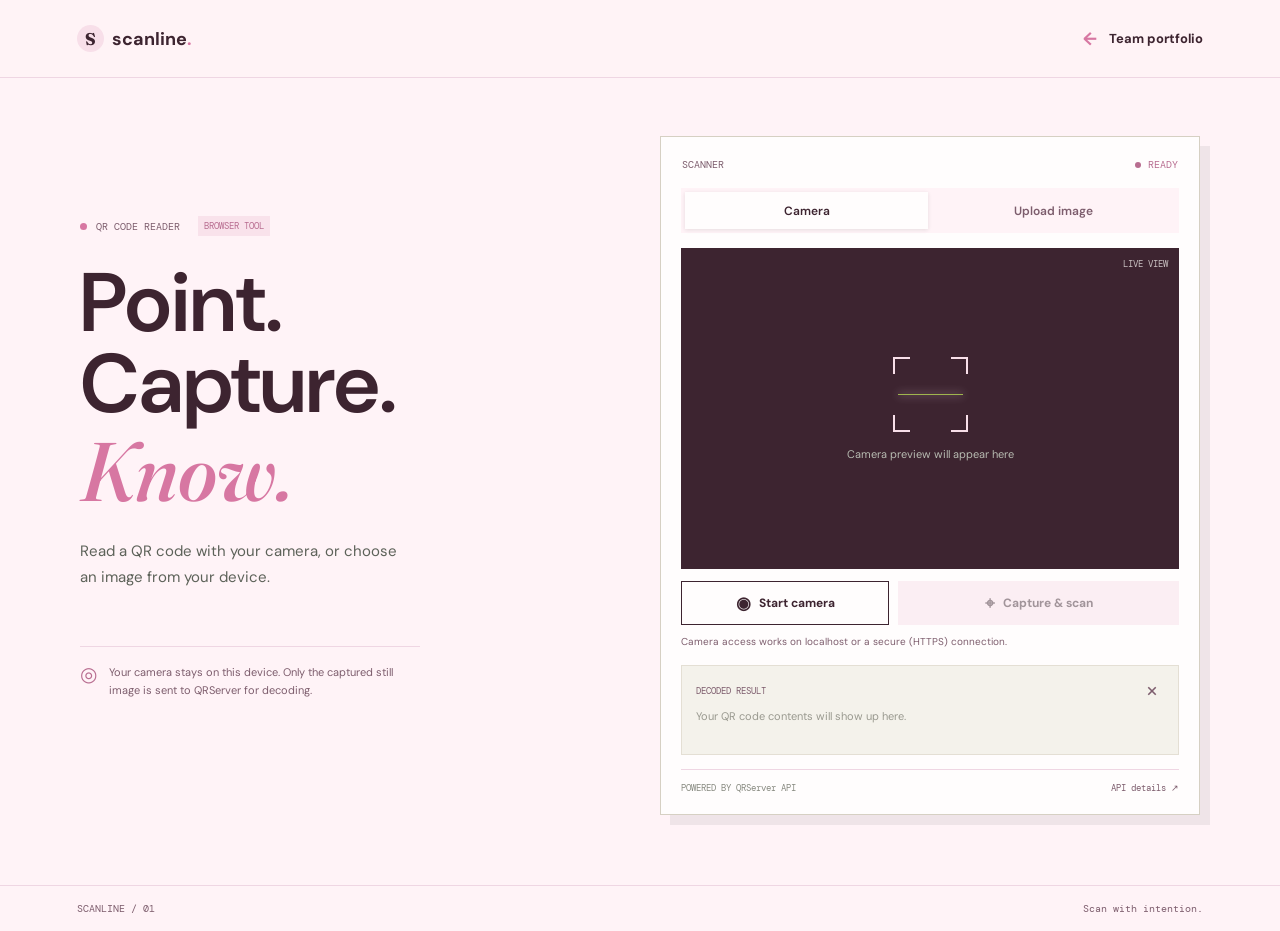
==== index.html @ 2e81491e "Initial Commit" ====
<!doctype html>
<html lang="en">
  <head>
    <meta charset="utf-8">
    <meta name="viewport" content="width=device-width, initial-scale=1">
    <meta name="theme-color" content="#f4f0e8">
    <meta name="description" content="Scan a QR code with your camera or decode one from an image.">
    <title>Scanline | QR Code Reader</title>
    <link rel="preconnect" href="https://fonts.googleapis.com">
    <link rel="preconnect" href="https://fonts.gstatic.com" crossorigin>
    <link href="https://fonts.googleapis.com/css2?family=DM+Mono:wght@400;500&family=DM+Sans:wght@400;500;600;700&family=Fraunces:opsz,wght@9..144,500;9..144,600&display=swap" rel="stylesheet">
    <link rel="stylesheet" href="css/style.css">
    <script src="app.js" defer></script>
  </head>
  <body class="scanner-page">
    <header class="scanner-nav">
      <a class="wordmark" href="portfolio.html"><span class="wordmark-mark">S</span> scanline<span class="wordmark-period">.</span></a>
      <a class="back-link" href="portfolio.html"><span aria-hidden="true">←</span> Team portfolio</a>
    </header>
    <main class="scanner-layout">
      <section class="scanner-intro">
        <p class="eyebrow"><span class="eyebrow-dot"></span> QR CODE READER <span class="live-label">BROWSER TOOL</span></p>
        <h1>Point. Capture.<br><em>Know.</em></h1>
        <p class="intro-copy">Read a QR code with your camera, or choose an image from your device.</p>
        <div class="privacy-note"><span class="privacy-icon" aria-hidden="true">◎</span><span>Your camera stays on this device. Only the captured still image is sent to QRServer for decoding.</span></div>
      </section>

      <section class="scanner-tool" aria-label="QR code scanner">
        <div class="tool-topline"><span>SCANNER</span><span class="tool-status"><i></i> READY</span></div>
        <div class="mode-switch" role="tablist" aria-label="Choose scan method">
          <button class="mode-tab is-active" id="camera-tab" type="button" role="tab" aria-selected="true" aria-controls="camera-panel">Camera</button>
          <button class="mode-tab" id="upload-tab" type="button" role="tab" aria-selected="false" aria-controls="upload-panel">Upload image</button>
        </div>

        <div class="camera-panel" id="camera-panel" role="tabpanel" aria-labelledby="camera-tab">
          <div class="camera-view" id="camera-view">
            <video id="camera-video" playsinline muted aria-label="Live camera preview"></video>
            <div class="camera-empty" id="camera-empty">
              <div class="viewfinder" aria-hidden="true"><span></span><span></span><span></span><span></span><i></i></div>
              <p>Camera preview will appear here</p>
            </div>
            <span class="camera-corner-label">LIVE VIEW</span>
          </div>
          <div class="camera-controls">
            <button class="button button-secondary" id="camera-toggle" type="button"><span aria-hidden="true">◉</span> Start camera</button>
            <button class="button button-primary" id="capture-button" type="button" disabled><span aria-hidden="true">⌖</span> Capture &amp; scan</button>
          </div>
          <p class="camera-hint" id="camera-hint">Camera access works on localhost or a secure (HTTPS) connection.</p>
        </div>

        <div class="upload-panel" id="upload-panel" role="tabpanel" aria-labelledby="upload-tab" hidden>
          <label class="upload-drop" for="image-input">
            <span class="upload-icon" aria-hidden="true">↥</span>
            <strong>Choose an image to scan</strong>
            <span>PNG, JPG, or GIF · up to 1 MB</span>
            <span class="upload-browse">Browse files</span>
          </label>
          <input class="sr-only" id="image-input" type="file" accept="image/png,image/jpeg,image/gif">
          <p class="file-name" id="file-name">No image selected</p>
        </div>

        <div class="result-area" aria-live="polite" aria-atomic="true">
          <div class="result-heading"><span>DECODED RESULT</span><button id="clear-button" class="icon-button" type="button" aria-label="Clear result" title="Clear result">×</button></div>
          <div class="result-content" id="result-content"><span class="result-placeholder">Your QR code contents will show up here.</span></div>
          <div class="result-actions" id="result-actions" hidden><button class="copy-button" id="copy-button" type="button"><span aria-hidden="true">▢</span> Copy result</button><span id="copy-status" class="copy-status" aria-live="polite"></span></div>
        </div>
        <p class="form-message" id="form-message" role="alert" hidden></p>
        <div class="tool-foot"><span>POWERED BY QRServer API</span><a href="https://goqr.me/api/doc/read-qr-code/" target="_blank" rel="noreferrer">API details ↗</a></div>
      </section>
    </main>
    <footer class="scanner-footer"><span>SCANLINE / 01</span><span>Scan with intention.</span></footer>
  </body>
</html>
---- css/style.css ----
:root {
  color-scheme: light;
  --paper: #fff3f7;
  --paper-deep: #f8dfe8;
  --ink: #3d2430;
  --muted: #7d5d6d;
  --line: #efd6e3;
  --green: #f8dfe9;
  --green-dark: #b86d90;
  --red: #d777a2;
  --white: #fffdfd;
  --sans: "DM Sans", "Trebuchet MS", sans-serif;
  --serif: "Fraunces", Georgia, serif;
  --mono: "DM Mono", "Courier New", monospace;
}

* { box-sizing: border-box; }
html { scroll-behavior: smooth; }
body { margin: 0; color: var(--ink); background: var(--paper); font-family: var(--sans); }
a { color: inherit; }
button { font: inherit; }
.portfolio-page { background: var(--paper); }
.portfolio-nav, .scanner-nav { height: 78px; padding: 0 clamp(22px, 6vw, 92px); display: flex; align-items: center; justify-content: space-between; border-bottom: 1px solid var(--line); }
.wordmark { display: inline-flex; align-items: center; gap: 8px; color: var(--ink); text-decoration: none; font-size: 18px; font-weight: 700; letter-spacing: 0; }
.wordmark-mark { width: 27px; height: 27px; display: inline-grid; place-items: center; background: var(--green); border-radius: 50%; font-family: var(--serif); font-size: 17px; }
.wordmark-period { color: var(--red); margin-left: -8px; }
.nav-note, .section-kicker, .eyebrow, .member-meta span, .tool-topline, .camera-corner-label, .result-heading, .tool-foot, .scanner-footer, .site-footer, .portfolio-end > span { font-family: var(--mono); font-size: 10px; letter-spacing: 0; }
.nav-note { color: var(--muted); }
.nav-cta, .back-link { display: inline-flex; gap: 12px; align-items: center; color: var(--ink); text-decoration: none; font-size: 13px; font-weight: 700; }
.nav-cta span, .back-link span { color: var(--red); font-size: 18px; }
.portfolio-hero { position: relative; min-height: 515px; padding: 100px clamp(22px, 12vw, 178px) 92px; background-color: var(--paper); background-image: radial-gradient(#f2d7e4 0.75px, transparent 0.75px); background-size: 19px 19px; overflow: hidden; }
.portfolio-hero::after { content: ""; position: absolute; width: 380px; height: 380px; right: 11%; top: 44px; border: 1px solid rgba(61,36,48,.12); border-radius: 50%; box-shadow: 0 0 0 38px rgba(61,36,48,.025), 0 0 0 78px rgba(61,36,48,.02); pointer-events: none; }
.eyebrow { position: relative; z-index: 1; display: flex; align-items: center; gap: 9px; color: var(--muted); margin: 0 0 27px; }
.eyebrow-dot { height: 7px; width: 7px; display: inline-block; border-radius: 50%; background: var(--red); }
.portfolio-hero h1, .scanner-intro h1 { position: relative; z-index: 1; max-width: 650px; margin: 0; font-size: clamp(58px, 8vw, 104px); line-height: .91; font-weight: 600; letter-spacing: 0; }
.portfolio-hero h1 span, .project-grid h2 em, .team-heading h2 em, .scanner-intro h1 em { color: var(--red); font-family: var(--serif); font-weight: 500; }
.hero-aside { position: absolute; z-index: 1; right: 12%; bottom: 90px; width: min(280px, 34%); }
.hero-aside p { margin: 0 0 20px; color: #53584f; font-size: 14px; line-height: 1.7; }
.text-link { font-size: 12px; font-weight: 700; text-decoration: none; border-bottom: 1px solid var(--ink); padding-bottom: 7px; }
.text-link span { padding-left: 8px; color: var(--red); }
.hero-index { position: absolute; bottom: 37px; left: clamp(22px, 12vw, 178px); z-index: 1; display: flex; align-items: center; gap: 10px; color: var(--muted); font: 10px var(--mono); }
.hero-index span:first-child { color: var(--red); }
.hero-index i { width: 75px; height: 1px; background: var(--line); }
.project-band { padding: 27px clamp(22px, 9vw, 132px) 84px; background: var(--ink); color: var(--paper); }
.section-kicker { display: flex; justify-content: space-between; gap: 16px; padding-bottom: 17px; border-bottom: 1px solid rgba(244,240,232,.22); color: #d6a7bf; }
.project-grid { display: grid; grid-template-columns: minmax(250px, .9fr) minmax(320px, 1fr); gap: clamp(40px, 9vw, 135px); padding-top: 55px; }
.project-grid h2, .team-heading h2 { margin: 0; font-size: clamp(42px, 5vw, 66px); line-height: .99; font-weight: 500; letter-spacing: 0; }
.project-grid h2 em { color: var(--green); }
.project-copy { max-width: 490px; }
.project-copy p { color: #e5d0db; font-size: 14px; line-height: 1.7; }
.project-copy .project-lede { margin-top: 0; color: var(--paper); font-size: 19px; line-height: 1.45; }
.api-note { display: grid; grid-template-columns: 36px 1fr 18px; align-items: start; gap: 12px; margin: 28px 0; padding: 16px 0; border-top: 1px solid rgba(244,240,232,.2); border-bottom: 1px solid rgba(244,240,232,.2); color: #e5d0db; font-size: 11px; line-height: 1.65; }
.api-note strong { color: var(--paper); font-size: 12px; }
.api-mark { display: inline-grid; place-items: center; width: 34px; height: 27px; color: var(--ink); background: var(--green); font: 10px var(--mono); }
.api-note a { color: var(--green); text-decoration: none; font-size: 16px; }
.button-link { min-height: 47px; display: inline-flex; align-items: center; gap: 24px; padding: 0 18px; background: var(--green); color: var(--ink); text-decoration: none; font-size: 12px; font-weight: 700; }
.button-link span { font-size: 17px; }

/* Bottom padding reduced from 74px to 40px (the paragraph below the grid was removed) */
.team-section { padding: 31px clamp(22px, 9vw, 132px) 40px; }
.team-section .section-kicker { border-color: var(--line); color: var(--muted); }
.team-heading { display: flex; justify-content: space-between; align-items: end; padding: 46px 0 33px; }
.team-heading h2 { font-size: clamp(42px, 5vw, 62px); }
.team-heading h2 em { color: var(--red); }
.team-heading > p { margin: 0 0 5px; color: var(--muted); font: 10px/1.8 var(--mono); text-align: right; }
.team-grid { display: grid; grid-template-columns: repeat(3, minmax(0, 1fr)); gap: 24px; }
.team-member { min-width: 0; }
.portrait-wrap { position: relative; overflow: hidden; aspect-ratio: 4 / 4.35; background: var(--paper-deep); }
.portrait-wrap img { width: 100%; height: 100%; display: block; object-fit: cover; filter: saturate(.72); transition: transform .45s ease, filter .45s ease; }
.team-member:hover .portrait-wrap img { transform: scale(1.025); filter: saturate(.95); }
.portrait-number { position: absolute; top: 12px; left: 12px; display: grid; place-items: center; width: 32px; height: 32px; background: var(--green); border-radius: 50%; font: 10px var(--mono); }
.member-meta { display: flex; justify-content: space-between; gap: 8px; align-items: baseline; padding: 17px 0 7px; border-bottom: 1px solid var(--line); }
.member-meta h3 { margin: 0; font-size: 18px; font-weight: 600; }
.member-meta span { color: var(--red); font-size: 9px; white-space: nowrap; }
.team-member > p { max-width: 290px; margin: 11px 0 0; color: var(--muted); font-size: 12px; line-height: 1.6; }
.portfolio-end { display: flex; justify-content: space-between; align-items: center; margin-top: 48px; padding: 24px clamp(22px, 9vw, 132px); background: var(--green); }
.portfolio-end > span { color: #7d5167; }
.portfolio-end > a { color: var(--ink); text-decoration: none; font-size: 13px; font-weight: 700; }
.portfolio-end > a span { margin-left: 12px; }
.site-footer { min-height: 56px; display: flex; justify-content: space-between; align-items: center; padding: 0 clamp(22px, 9vw, 132px); color: var(--muted); }

/* Scanner application */
.scanner-page { min-height: 100vh; display: flex; flex-direction: column; background-color: var(--paper); background-image: radial-gradient(#f0d3e0 0.65px, transparent 0.65px); background-size: 20px 20px; }
.scanner-nav { background: rgba(255,243,247,.9); }
.scanner-layout { width: min(1120px, calc(100% - 48px)); flex: 1; display: grid; grid-template-columns: minmax(260px, .83fr) minmax(420px, 1fr); align-items: center; gap: clamp(48px, 9vw, 125px); margin: 0 auto; padding: 58px 0 70px; }
.scanner-intro { align-self: center; padding-bottom: 36px; }
.scanner-intro h1 { font-size: clamp(56px, 7vw, 83px); line-height: .98; }
.scanner-intro h1 em { display: inline-block; margin-top: 5px; }
.live-label { margin-left: 9px; padding: 4px 6px; color: var(--green-dark); background: rgba(248,223,233,.8); font-size: 9px; }
.intro-copy { max-width: 325px; margin: 25px 0 0; color: #5d6259; font-size: 15px; line-height: 1.7; }
.privacy-note { max-width: 340px; display: flex; gap: 12px; align-items: flex-start; margin-top: 56px; padding-top: 17px; border-top: 1px solid var(--line); color: var(--muted); font-size: 11px; line-height: 1.6; }
.privacy-icon { color: var(--green-dark); font-size: 20px; line-height: 1; }
.scanner-tool { width: 100%; max-width: 540px; justify-self: end; padding: 20px; background: var(--white); border: 1px solid #d6d0c3; box-shadow: 10px 10px 0 rgba(32,37,31,.07); }
.tool-topline { display: flex; justify-content: space-between; padding: 1px 1px 17px; color: var(--muted); }
.tool-status { display: flex; align-items: center; gap: 7px; color: var(--green-dark); }
.tool-status i { height: 6px; width: 6px; border-radius: 50%; background: var(--green-dark); }
.mode-switch { display: grid; grid-template-columns: 1fr 1fr; gap: 4px; padding: 4px; background: var(--paper); }
.mode-tab { min-height: 37px; border: 0; background: transparent; color: var(--muted); cursor: pointer; font-size: 12px; font-weight: 600; }
.mode-tab.is-active { background: var(--white); color: var(--ink); box-shadow: 0 1px 4px rgba(32,37,31,.11); }
.camera-panel, .upload-panel { padding-top: 15px; }
.camera-view { position: relative; display: grid; place-items: center; width: 100%; aspect-ratio: 1.55; overflow: hidden; background: var(--ink); color: var(--paper); }
.camera-view video { width: 100%; height: 100%; position: absolute; inset: 0; object-fit: cover; transform: scaleX(-1); }
.camera-empty { position: relative; z-index: 1; display: flex; flex-direction: column; align-items: center; gap: 15px; color: #b8bcb2; }
.camera-empty p { margin: 0; font-size: 11px; }
.viewfinder { position: relative; width: 75px; height: 75px; }
.viewfinder span { position: absolute; width: 17px; height: 17px; border-color: var(--green); border-style: solid; }
.viewfinder span:nth-child(1) { top: 0; left: 0; border-width: 2px 0 0 2px; }
.viewfinder span:nth-child(2) { top: 0; right: 0; border-width: 2px 2px 0 0; }
.viewfinder span:nth-child(3) { bottom: 0; left: 0; border-width: 0 0 2px 2px; }
.viewfinder span:nth-child(4) { bottom: 0; right: 0; border-width: 0 2px 2px 0; }
.viewfinder i { position: absolute; top: 50%; left: 5px; right: 5px; height: 1px; background: rgba(197,237,91,.72); box-shadow: 0 0 8px var(--green); }
.camera-corner-label { position: absolute; right: 11px; top: 10px; z-index: 2; color: rgba(255,254,250,.72); font-size: 9px; }
.camera-controls { display: grid; grid-template-columns: 1fr 1.35fr; gap: 9px; margin-top: 12px; }
.button { min-height: 44px; display: inline-flex; justify-content: center; align-items: center; gap: 8px; border: 1px solid var(--ink); cursor: pointer; font-size: 12px; font-weight: 700; transition: background .18s ease, transform .18s ease; }
.button:hover:not(:disabled) { transform: translateY(-1px); }
.button-secondary { background: var(--white); color: var(--ink); }
.button-secondary:hover { background: var(--paper); }
.button-primary { background: var(--green); color: var(--ink); border-color: var(--green); }
.button-primary:hover:not(:disabled) { background: #f3c5d7; }
.button:disabled { cursor: not-allowed; opacity: .48; }
.button span { font-size: 17px; }
.camera-hint { min-height: 15px; margin: 9px 0 0; color: var(--muted); font-size: 10px; line-height: 1.5; }
.upload-drop { min-height: 218px; display: flex; flex-direction: column; justify-content: center; align-items: center; gap: 9px; border: 1px dashed #aaa99b; background: #faf8f1; cursor: pointer; text-align: center; }
.upload-drop:hover { background: #f4f2e9; border-color: var(--green-dark); }
.upload-icon { color: var(--red); font-size: 27px; line-height: 1; }
.upload-drop strong { font-size: 14px; }
.upload-drop > span:not(.upload-icon):not(.upload-browse) { color: var(--muted); font-size: 11px; }
.upload-browse { margin-top: 3px; padding: 9px 14px; background: var(--ink); color: var(--paper); font-size: 11px; font-weight: 700; }
.file-name { overflow: hidden; margin: 8px 0 0; color: var(--muted); font-size: 10px; text-overflow: ellipsis; white-space: nowrap; }
.sr-only { position: absolute; width: 1px; height: 1px; padding: 0; margin: -1px; overflow: hidden; clip: rect(0, 0, 0, 0); white-space: nowrap; border: 0; }
.result-area { margin-top: 16px; padding: 13px 14px 12px; background: #f4f2eb; border: 1px solid #e4dfd4; }
.result-heading { display: flex; justify-content: space-between; align-items: center; color: var(--muted); font-size: 9px; }
.icon-button { width: 24px; height: 24px; padding: 0; border: 0; background: transparent; color: var(--muted); font-size: 20px; line-height: 1; cursor: pointer; }
.icon-button:hover { color: var(--red); }
.result-content { min-height: 39px; max-height: 160px; overflow: auto; padding: 3px 0 0; color: var(--ink); font-size: 13px; line-height: 1.55; overflow-wrap: anywhere; white-space: pre-wrap; }
.result-content a { color: var(--green-dark); font-weight: 600; text-decoration-thickness: 1px; text-underline-offset: 2px; }
.result-placeholder { color: #99998f; font-size: 11px; }
.result-actions { display: flex; align-items: center; gap: 10px; padding-top: 8px; }
.copy-button { padding: 0; border: 0; background: transparent; color: var(--green-dark); cursor: pointer; font-size: 10px; font-weight: 700; }
.copy-status { color: var(--muted); font-size: 10px; }
.form-message { margin: 11px 0 0; padding: 9px 11px; border-left: 3px solid var(--red); background: #f8ece8; color: #873d31; font-size: 11px; line-height: 1.5; }
.form-message[data-kind="success"] { border-color: var(--green-dark); background: #f0f5e4; color: var(--green-dark); }
.tool-foot { display: flex; justify-content: space-between; gap: 12px; margin-top: 14px; padding-top: 12px; border-top: 1px solid var(--line); color: #888a80; font-size: 9px; }
.tool-foot a { color: var(--muted); text-decoration: none; }
.tool-foot a:hover { color: var(--red); }
.scanner-footer { display: flex; justify-content: space-between; padding: 16px clamp(22px, 6vw, 92px); border-top: 1px solid var(--line); color: var(--muted); }
[hidden] { display: none !important; }

@media (max-width: 760px) {
  .portfolio-nav, .scanner-nav { height: 65px; padding: 0 21px; }
  .nav-note { display: none; }
  .portfolio-hero { min-height: 545px; padding: 80px 25px 135px; }
  .portfolio-hero::after { width: 220px; height: 220px; top: 150px; right: -70px; }
  .portfolio-hero h1 { font-size: clamp(60px, 17vw, 88px); }
  .hero-aside { right: 25px; bottom: 78px; width: min(270px, calc(100% - 50px)); }
  .hero-aside p { font-size: 13px; }
  .hero-index { left: 25px; bottom: 32px; }
  .project-band, .team-section { padding-left: 24px; padding-right: 24px; }
  .section-kicker { font-size: 9px; }
  .project-grid { grid-template-columns: 1fr; gap: 28px; padding-top: 36px; }
  .project-grid h2 { font-size: 51px; }
  .team-heading { padding-top: 37px; }
  .team-grid { grid-template-columns: 1fr; gap: 33px; }
  .portrait-wrap { aspect-ratio: 1.2; }
  .team-member > p { max-width: none; }
  .portfolio-end, .site-footer { padding-left: 24px; padding-right: 24px; }
  .portfolio-end > span { max-width: 48%; font-size: 9px; }
  .scanner-layout { width: min(540px, calc(100% - 36px)); grid-template-columns: 1fr; gap: 29px; align-content: start; padding: 44px 0 48px; }
  .scanner-intro { padding-bottom: 0; }
  .scanner-intro .eyebrow { margin-bottom: 18px; }
  .scanner-intro h1 { font-size: 61px; }
  .intro-copy { max-width: 320px; margin-top: 14px; font-size: 13px; }
  .privacy-note { display: none; }
  .scanner-tool { justify-self: center; padding: 14px; box-shadow: 6px 6px 0 rgba(32,37,31,.07); }
  .camera-view { aspect-ratio: 1.35; }
  .camera-controls { grid-template-columns: 1fr; }
  .button { min-height: 42px; }
  .scanner-footer { padding: 14px 20px; }
}

@media (prefers-reduced-motion: reduce) {
  *, *::before, *::after { scroll-behavior: auto !important; transition-duration: .01ms !important; }
}
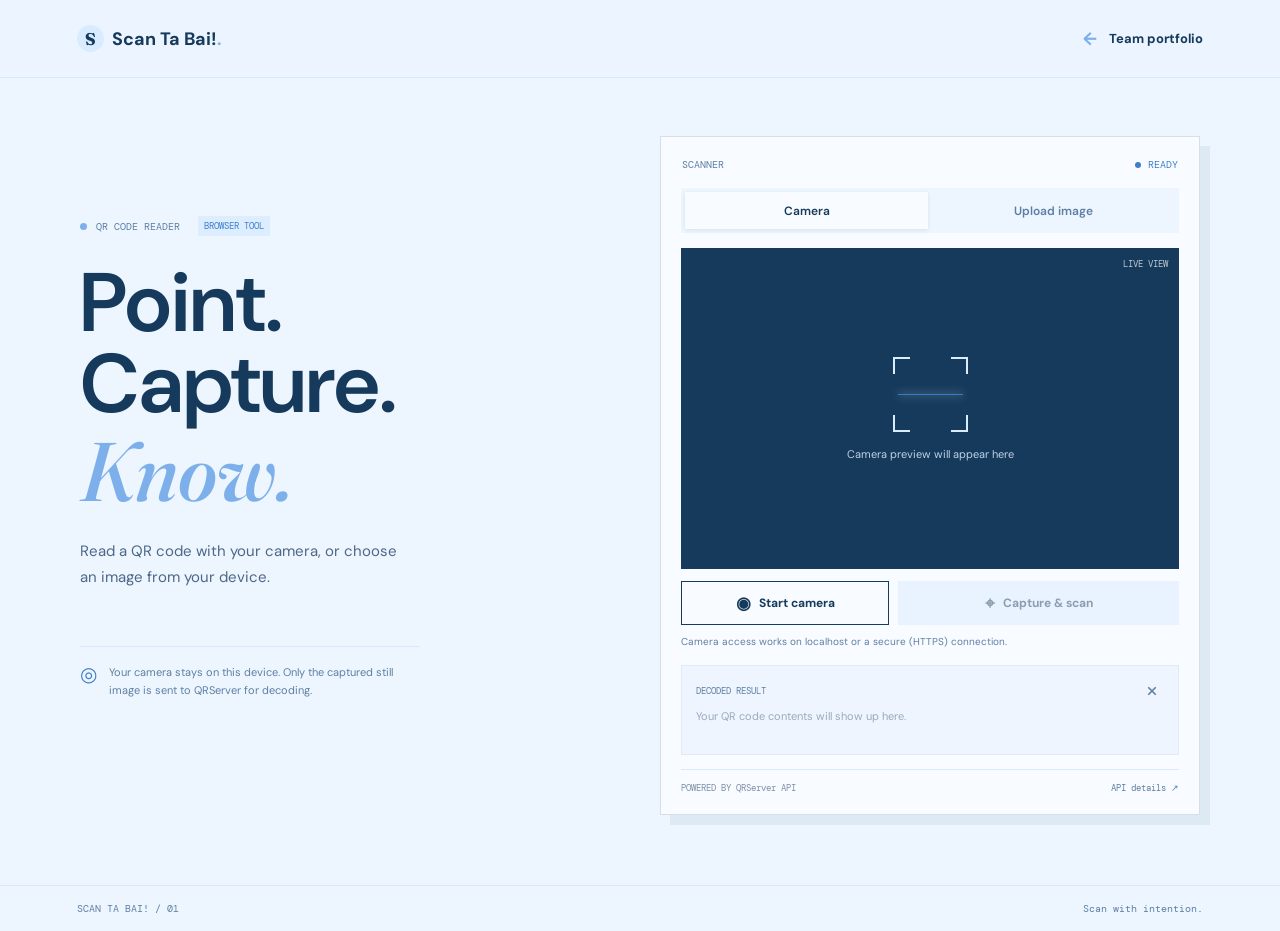
==== commit 84a570cc: "update branding from "Scanline" to "Scan Ta Bai!" in HTML files" ====
--- a/index.html
+++ b/index.html
@@ -5,7 +5,7 @@
     <meta name="viewport" content="width=device-width, initial-scale=1">
     <meta name="theme-color" content="#f4f0e8">
     <meta name="description" content="Scan a QR code with your camera or decode one from an image.">
-    <title>Scanline | QR Code Reader</title>
+    <title>Scan Ta Bai!</title>
     <link rel="preconnect" href="https://fonts.googleapis.com">
     <link rel="preconnect" href="https://fonts.gstatic.com" crossorigin>
     <link href="https://fonts.googleapis.com/css2?family=DM+Mono:wght@400;500&family=DM+Sans:wght@400;500;600;700&family=Fraunces:opsz,wght@9..144,500;9..144,600&display=swap" rel="stylesheet">
@@ -14,7 +14,7 @@
   </head>
   <body class="scanner-page">
     <header class="scanner-nav">
-      <a class="wordmark" href="portfolio.html"><span class="wordmark-mark">S</span> scanline<span class="wordmark-period">.</span></a>
+      <a class="wordmark" href="portfolio.html"><span class="wordmark-mark">S</span> Scan Ta Bai!<span class="wordmark-period">.</span></a>
       <a class="back-link" href="portfolio.html"><span aria-hidden="true">←</span> Team portfolio</a>
     </header>
     <main class="scanner-layout">
@@ -68,6 +68,6 @@
         <div class="tool-foot"><span>POWERED BY QRServer API</span><a href="https://goqr.me/api/doc/read-qr-code/" target="_blank" rel="noreferrer">API details ↗</a></div>
       </section>
     </main>
-    <footer class="scanner-footer"><span>SCANLINE / 01</span><span>Scan with intention.</span></footer>
+    <footer class="scanner-footer"><span>SCAN TA BAI! / 01</span><span>Scan with intention.</span></footer>
   </body>
-</html>+</html>
--- a/css/style.css
+++ b/css/style.css
@@ -1,14 +1,14 @@
 :root {
   color-scheme: light;
-  --paper: #fff3f7;
-  --paper-deep: #f8dfe8;
-  --ink: #3d2430;
-  --muted: #7d5d6d;
-  --line: #efd6e3;
-  --green: #f8dfe9;
-  --green-dark: #b86d90;
-  --red: #d777a2;
-  --white: #fffdfd;
+  --paper: #edf6ff;
+  --paper-deep: #dfeeff;
+  --ink: #163a5c;
+  --muted: #5d7fa3;
+  --line: #d7e9ff;
+  --green: #d9ebff;
+  --green-dark: #3f7fc9;
+  --red: #7db0eb;
+  --white: #f8fbff;
   --sans: "DM Sans", "Trebuchet MS", sans-serif;
   --serif: "Fraunces", Georgia, serif;
   --mono: "DM Mono", "Courier New", monospace;
@@ -28,28 +28,28 @@
 .nav-note { color: var(--muted); }
 .nav-cta, .back-link { display: inline-flex; gap: 12px; align-items: center; color: var(--ink); text-decoration: none; font-size: 13px; font-weight: 700; }
 .nav-cta span, .back-link span { color: var(--red); font-size: 18px; }
-.portfolio-hero { position: relative; min-height: 515px; padding: 100px clamp(22px, 12vw, 178px) 92px; background-color: var(--paper); background-image: radial-gradient(#f2d7e4 0.75px, transparent 0.75px); background-size: 19px 19px; overflow: hidden; }
-.portfolio-hero::after { content: ""; position: absolute; width: 380px; height: 380px; right: 11%; top: 44px; border: 1px solid rgba(61,36,48,.12); border-radius: 50%; box-shadow: 0 0 0 38px rgba(61,36,48,.025), 0 0 0 78px rgba(61,36,48,.02); pointer-events: none; }
+.portfolio-hero { position: relative; min-height: 515px; padding: 100px clamp(22px, 12vw, 178px) 92px; background-color: var(--paper); background-image: radial-gradient(#dbeeff 0.75px, transparent 0.75px); background-size: 19px 19px; overflow: hidden; }
+.portfolio-hero::after { content: ""; position: absolute; width: 380px; height: 380px; right: 11%; top: 44px; border: 1px solid rgba(22,58,92,.12); border-radius: 50%; box-shadow: 0 0 0 38px rgba(22,58,92,.025), 0 0 0 78px rgba(22,58,92,.02); pointer-events: none; }
 .eyebrow { position: relative; z-index: 1; display: flex; align-items: center; gap: 9px; color: var(--muted); margin: 0 0 27px; }
 .eyebrow-dot { height: 7px; width: 7px; display: inline-block; border-radius: 50%; background: var(--red); }
 .portfolio-hero h1, .scanner-intro h1 { position: relative; z-index: 1; max-width: 650px; margin: 0; font-size: clamp(58px, 8vw, 104px); line-height: .91; font-weight: 600; letter-spacing: 0; }
 .portfolio-hero h1 span, .project-grid h2 em, .team-heading h2 em, .scanner-intro h1 em { color: var(--red); font-family: var(--serif); font-weight: 500; }
 .hero-aside { position: absolute; z-index: 1; right: 12%; bottom: 90px; width: min(280px, 34%); }
-.hero-aside p { margin: 0 0 20px; color: #53584f; font-size: 14px; line-height: 1.7; }
+.hero-aside p { margin: 0 0 20px; color: #4c6888; font-size: 14px; line-height: 1.7; }
 .text-link { font-size: 12px; font-weight: 700; text-decoration: none; border-bottom: 1px solid var(--ink); padding-bottom: 7px; }
 .text-link span { padding-left: 8px; color: var(--red); }
 .hero-index { position: absolute; bottom: 37px; left: clamp(22px, 12vw, 178px); z-index: 1; display: flex; align-items: center; gap: 10px; color: var(--muted); font: 10px var(--mono); }
 .hero-index span:first-child { color: var(--red); }
 .hero-index i { width: 75px; height: 1px; background: var(--line); }
 .project-band { padding: 27px clamp(22px, 9vw, 132px) 84px; background: var(--ink); color: var(--paper); }
-.section-kicker { display: flex; justify-content: space-between; gap: 16px; padding-bottom: 17px; border-bottom: 1px solid rgba(244,240,232,.22); color: #d6a7bf; }
+.section-kicker { display: flex; justify-content: space-between; gap: 16px; padding-bottom: 17px; border-bottom: 1px solid rgba(244,240,232,.22); color: #bfd8f6; }
 .project-grid { display: grid; grid-template-columns: minmax(250px, .9fr) minmax(320px, 1fr); gap: clamp(40px, 9vw, 135px); padding-top: 55px; }
 .project-grid h2, .team-heading h2 { margin: 0; font-size: clamp(42px, 5vw, 66px); line-height: .99; font-weight: 500; letter-spacing: 0; }
 .project-grid h2 em { color: var(--green); }
 .project-copy { max-width: 490px; }
-.project-copy p { color: #e5d0db; font-size: 14px; line-height: 1.7; }
+.project-copy p { color: #dfeaf8; font-size: 14px; line-height: 1.7; }
 .project-copy .project-lede { margin-top: 0; color: var(--paper); font-size: 19px; line-height: 1.45; }
-.api-note { display: grid; grid-template-columns: 36px 1fr 18px; align-items: start; gap: 12px; margin: 28px 0; padding: 16px 0; border-top: 1px solid rgba(244,240,232,.2); border-bottom: 1px solid rgba(244,240,232,.2); color: #e5d0db; font-size: 11px; line-height: 1.65; }
+.api-note { display: grid; grid-template-columns: 36px 1fr 18px; align-items: start; gap: 12px; margin: 28px 0; padding: 16px 0; border-top: 1px solid rgba(244,240,232,.2); border-bottom: 1px solid rgba(244,240,232,.2); color: #dfeaf8; font-size: 11px; line-height: 1.65; }
 .api-note strong { color: var(--paper); font-size: 12px; }
 .api-mark { display: inline-grid; place-items: center; width: 34px; height: 27px; color: var(--ink); background: var(--green); font: 10px var(--mono); }
 .api-note a { color: var(--green); text-decoration: none; font-size: 16px; }
@@ -74,33 +74,33 @@
 .member-meta span { color: var(--red); font-size: 9px; white-space: nowrap; }
 .team-member > p { max-width: 290px; margin: 11px 0 0; color: var(--muted); font-size: 12px; line-height: 1.6; }
 .portfolio-end { display: flex; justify-content: space-between; align-items: center; margin-top: 48px; padding: 24px clamp(22px, 9vw, 132px); background: var(--green); }
-.portfolio-end > span { color: #7d5167; }
+.portfolio-end > span { color: #375d8a; }
 .portfolio-end > a { color: var(--ink); text-decoration: none; font-size: 13px; font-weight: 700; }
 .portfolio-end > a span { margin-left: 12px; }
 .site-footer { min-height: 56px; display: flex; justify-content: space-between; align-items: center; padding: 0 clamp(22px, 9vw, 132px); color: var(--muted); }
 
 /* Scanner application */
-.scanner-page { min-height: 100vh; display: flex; flex-direction: column; background-color: var(--paper); background-image: radial-gradient(#f0d3e0 0.65px, transparent 0.65px); background-size: 20px 20px; }
-.scanner-nav { background: rgba(255,243,247,.9); }
+.scanner-page { min-height: 100vh; display: flex; flex-direction: column; background-color: var(--paper); background-image: radial-gradient(#dfeeff 0.65px, transparent 0.65px); background-size: 20px 20px; }
+.scanner-nav { background: rgba(237,246,255,.9); }
 .scanner-layout { width: min(1120px, calc(100% - 48px)); flex: 1; display: grid; grid-template-columns: minmax(260px, .83fr) minmax(420px, 1fr); align-items: center; gap: clamp(48px, 9vw, 125px); margin: 0 auto; padding: 58px 0 70px; }
 .scanner-intro { align-self: center; padding-bottom: 36px; }
 .scanner-intro h1 { font-size: clamp(56px, 7vw, 83px); line-height: .98; }
 .scanner-intro h1 em { display: inline-block; margin-top: 5px; }
-.live-label { margin-left: 9px; padding: 4px 6px; color: var(--green-dark); background: rgba(248,223,233,.8); font-size: 9px; }
-.intro-copy { max-width: 325px; margin: 25px 0 0; color: #5d6259; font-size: 15px; line-height: 1.7; }
+.live-label { margin-left: 9px; padding: 4px 6px; color: var(--green-dark); background: rgba(217,235,255,.8); font-size: 9px; }
+.intro-copy { max-width: 325px; margin: 25px 0 0; color: #4e6788; font-size: 15px; line-height: 1.7; }
 .privacy-note { max-width: 340px; display: flex; gap: 12px; align-items: flex-start; margin-top: 56px; padding-top: 17px; border-top: 1px solid var(--line); color: var(--muted); font-size: 11px; line-height: 1.6; }
 .privacy-icon { color: var(--green-dark); font-size: 20px; line-height: 1; }
-.scanner-tool { width: 100%; max-width: 540px; justify-self: end; padding: 20px; background: var(--white); border: 1px solid #d6d0c3; box-shadow: 10px 10px 0 rgba(32,37,31,.07); }
+.scanner-tool { width: 100%; max-width: 540px; justify-self: end; padding: 20px; background: var(--white); border: 1px solid #d6dfe9; box-shadow: 10px 10px 0 rgba(22,58,92,.07); }
 .tool-topline { display: flex; justify-content: space-between; padding: 1px 1px 17px; color: var(--muted); }
 .tool-status { display: flex; align-items: center; gap: 7px; color: var(--green-dark); }
 .tool-status i { height: 6px; width: 6px; border-radius: 50%; background: var(--green-dark); }
 .mode-switch { display: grid; grid-template-columns: 1fr 1fr; gap: 4px; padding: 4px; background: var(--paper); }
 .mode-tab { min-height: 37px; border: 0; background: transparent; color: var(--muted); cursor: pointer; font-size: 12px; font-weight: 600; }
-.mode-tab.is-active { background: var(--white); color: var(--ink); box-shadow: 0 1px 4px rgba(32,37,31,.11); }
+.mode-tab.is-active { background: var(--white); color: var(--ink); box-shadow: 0 1px 4px rgba(22,58,92,.11); }
 .camera-panel, .upload-panel { padding-top: 15px; }
 .camera-view { position: relative; display: grid; place-items: center; width: 100%; aspect-ratio: 1.55; overflow: hidden; background: var(--ink); color: var(--paper); }
 .camera-view video { width: 100%; height: 100%; position: absolute; inset: 0; object-fit: cover; transform: scaleX(-1); }
-.camera-empty { position: relative; z-index: 1; display: flex; flex-direction: column; align-items: center; gap: 15px; color: #b8bcb2; }
+.camera-empty { position: relative; z-index: 1; display: flex; flex-direction: column; align-items: center; gap: 15px; color: #bfd2ea; }
 .camera-empty p { margin: 0; font-size: 11px; }
 .viewfinder { position: relative; width: 75px; height: 75px; }
 .viewfinder span { position: absolute; width: 17px; height: 17px; border-color: var(--green); border-style: solid; }
@@ -108,39 +108,39 @@
 .viewfinder span:nth-child(2) { top: 0; right: 0; border-width: 2px 2px 0 0; }
 .viewfinder span:nth-child(3) { bottom: 0; left: 0; border-width: 0 0 2px 2px; }
 .viewfinder span:nth-child(4) { bottom: 0; right: 0; border-width: 0 2px 2px 0; }
-.viewfinder i { position: absolute; top: 50%; left: 5px; right: 5px; height: 1px; background: rgba(197,237,91,.72); box-shadow: 0 0 8px var(--green); }
-.camera-corner-label { position: absolute; right: 11px; top: 10px; z-index: 2; color: rgba(255,254,250,.72); font-size: 9px; }
+.viewfinder i { position: absolute; top: 50%; left: 5px; right: 5px; height: 1px; background: rgba(70,148,255,.72); box-shadow: 0 0 8px var(--green); }
+.camera-corner-label { position: absolute; right: 11px; top: 10px; z-index: 2; color: rgba(255,255,255,.72); font-size: 9px; }
 .camera-controls { display: grid; grid-template-columns: 1fr 1.35fr; gap: 9px; margin-top: 12px; }
 .button { min-height: 44px; display: inline-flex; justify-content: center; align-items: center; gap: 8px; border: 1px solid var(--ink); cursor: pointer; font-size: 12px; font-weight: 700; transition: background .18s ease, transform .18s ease; }
 .button:hover:not(:disabled) { transform: translateY(-1px); }
 .button-secondary { background: var(--white); color: var(--ink); }
 .button-secondary:hover { background: var(--paper); }
 .button-primary { background: var(--green); color: var(--ink); border-color: var(--green); }
-.button-primary:hover:not(:disabled) { background: #f3c5d7; }
+.button-primary:hover:not(:disabled) { background: #cbe0fa; }
 .button:disabled { cursor: not-allowed; opacity: .48; }
 .button span { font-size: 17px; }
 .camera-hint { min-height: 15px; margin: 9px 0 0; color: var(--muted); font-size: 10px; line-height: 1.5; }
-.upload-drop { min-height: 218px; display: flex; flex-direction: column; justify-content: center; align-items: center; gap: 9px; border: 1px dashed #aaa99b; background: #faf8f1; cursor: pointer; text-align: center; }
-.upload-drop:hover { background: #f4f2e9; border-color: var(--green-dark); }
+.upload-drop { min-height: 218px; display: flex; flex-direction: column; justify-content: center; align-items: center; gap: 9px; border: 1px dashed #b6c9e0; background: #f4f8ff; cursor: pointer; text-align: center; }
+.upload-drop:hover { background: #edf5ff; border-color: var(--green-dark); }
 .upload-icon { color: var(--red); font-size: 27px; line-height: 1; }
 .upload-drop strong { font-size: 14px; }
 .upload-drop > span:not(.upload-icon):not(.upload-browse) { color: var(--muted); font-size: 11px; }
 .upload-browse { margin-top: 3px; padding: 9px 14px; background: var(--ink); color: var(--paper); font-size: 11px; font-weight: 700; }
 .file-name { overflow: hidden; margin: 8px 0 0; color: var(--muted); font-size: 10px; text-overflow: ellipsis; white-space: nowrap; }
 .sr-only { position: absolute; width: 1px; height: 1px; padding: 0; margin: -1px; overflow: hidden; clip: rect(0, 0, 0, 0); white-space: nowrap; border: 0; }
-.result-area { margin-top: 16px; padding: 13px 14px 12px; background: #f4f2eb; border: 1px solid #e4dfd4; }
+.result-area { margin-top: 16px; padding: 13px 14px 12px; background: #eef5ff; border: 1px solid #dfeaf6; }
 .result-heading { display: flex; justify-content: space-between; align-items: center; color: var(--muted); font-size: 9px; }
 .icon-button { width: 24px; height: 24px; padding: 0; border: 0; background: transparent; color: var(--muted); font-size: 20px; line-height: 1; cursor: pointer; }
 .icon-button:hover { color: var(--red); }
 .result-content { min-height: 39px; max-height: 160px; overflow: auto; padding: 3px 0 0; color: var(--ink); font-size: 13px; line-height: 1.55; overflow-wrap: anywhere; white-space: pre-wrap; }
 .result-content a { color: var(--green-dark); font-weight: 600; text-decoration-thickness: 1px; text-underline-offset: 2px; }
-.result-placeholder { color: #99998f; font-size: 11px; }
+.result-placeholder { color: #98a9bc; font-size: 11px; }
 .result-actions { display: flex; align-items: center; gap: 10px; padding-top: 8px; }
 .copy-button { padding: 0; border: 0; background: transparent; color: var(--green-dark); cursor: pointer; font-size: 10px; font-weight: 700; }
 .copy-status { color: var(--muted); font-size: 10px; }
-.form-message { margin: 11px 0 0; padding: 9px 11px; border-left: 3px solid var(--red); background: #f8ece8; color: #873d31; font-size: 11px; line-height: 1.5; }
-.form-message[data-kind="success"] { border-color: var(--green-dark); background: #f0f5e4; color: var(--green-dark); }
-.tool-foot { display: flex; justify-content: space-between; gap: 12px; margin-top: 14px; padding-top: 12px; border-top: 1px solid var(--line); color: #888a80; font-size: 9px; }
+.form-message { margin: 11px 0 0; padding: 9px 11px; border-left: 3px solid var(--red); background: #ebf3ff; color: #365d8f; font-size: 11px; line-height: 1.5; }
+.form-message[data-kind="success"] { border-color: var(--green-dark); background: #edf7fb; color: var(--green-dark); }
+.tool-foot { display: flex; justify-content: space-between; gap: 12px; margin-top: 14px; padding-top: 12px; border-top: 1px solid var(--line); color: #7f8fa8; font-size: 9px; }
 .tool-foot a { color: var(--muted); text-decoration: none; }
 .tool-foot a:hover { color: var(--red); }
 .scanner-footer { display: flex; justify-content: space-between; padding: 16px clamp(22px, 6vw, 92px); border-top: 1px solid var(--line); color: var(--muted); }
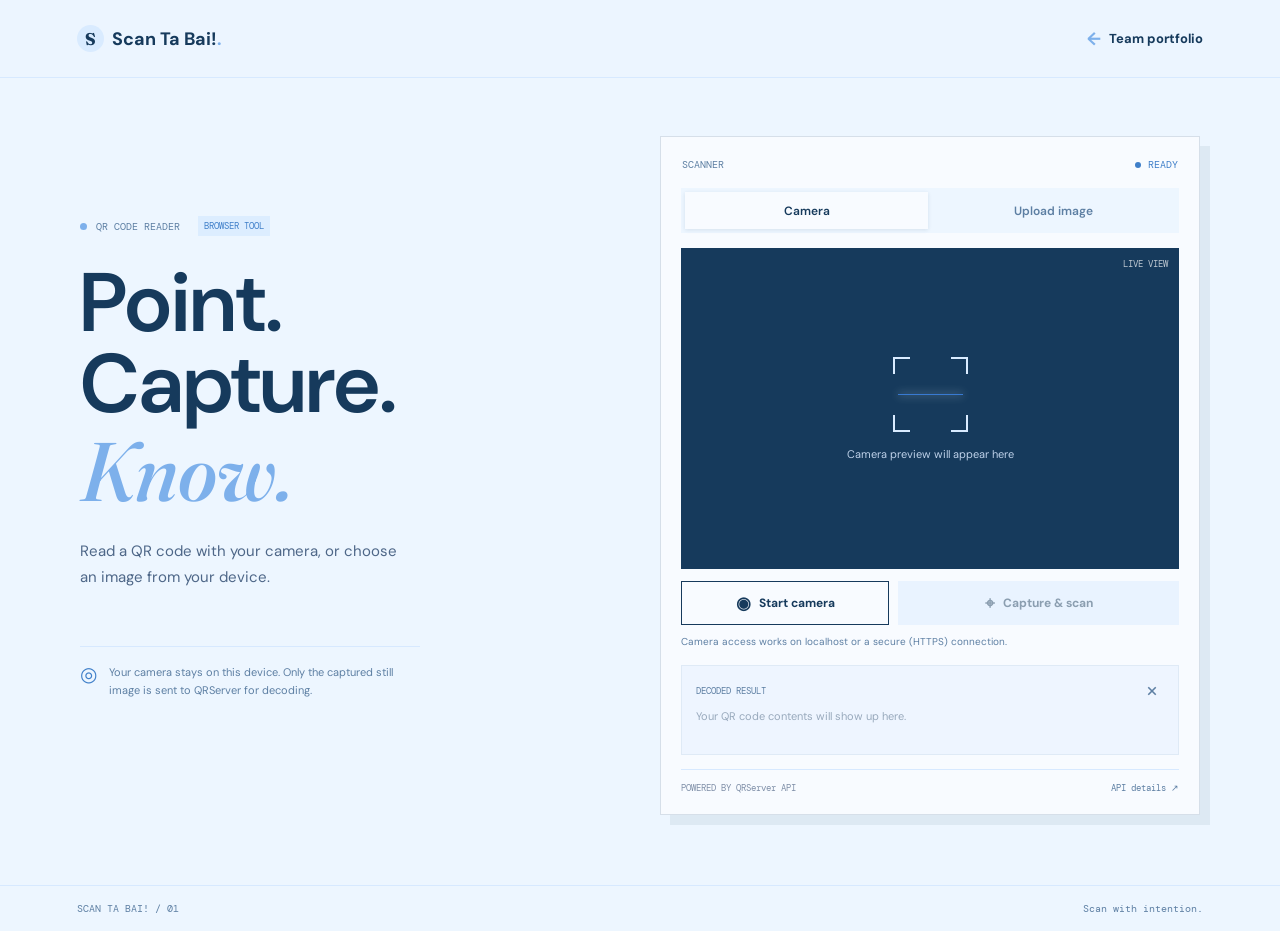
==== commit 995f84a4: "add scanner status updates to UI and improve camera state indication" ====
--- a/index.html
+++ b/index.html
@@ -26,7 +26,7 @@
       </section>
 
       <section class="scanner-tool" aria-label="QR code scanner">
-        <div class="tool-topline"><span>SCANNER</span><span class="tool-status"><i></i> READY</span></div>
+        <div class="tool-topline"><span>SCANNER</span><span class="tool-status"><i></i> <span id="scanner-status">READY</span></span></div>
         <div class="mode-switch" role="tablist" aria-label="Choose scan method">
           <button class="mode-tab is-active" id="camera-tab" type="button" role="tab" aria-selected="true" aria-controls="camera-panel">Camera</button>
           <button class="mode-tab" id="upload-tab" type="button" role="tab" aria-selected="false" aria-controls="upload-panel">Upload image</button>
--- a/css/style.css
+++ b/css/style.css
@@ -16,34 +16,36 @@
 
 * { box-sizing: border-box; }
 html { scroll-behavior: smooth; }
-body { margin: 0; color: var(--ink); background: var(--paper); font-family: var(--sans); }
+img, video { max-width: 100%; }
+body { margin: 0; overflow-x: hidden; color: var(--ink); background: var(--paper); font-family: var(--sans); }
 a { color: inherit; }
 button { font: inherit; }
 .portfolio-page { background: var(--paper); }
-.portfolio-nav, .scanner-nav { height: 78px; padding: 0 clamp(22px, 6vw, 92px); display: flex; align-items: center; justify-content: space-between; border-bottom: 1px solid var(--line); }
+.portfolio-nav, .scanner-nav { min-height: 78px; gap: 12px; padding: 0 clamp(22px, 6vw, 92px); display: flex; align-items: center; justify-content: space-between; border-bottom: 1px solid var(--line); }
 .wordmark { display: inline-flex; align-items: center; gap: 8px; color: var(--ink); text-decoration: none; font-size: 18px; font-weight: 700; letter-spacing: 0; }
 .wordmark-mark { width: 27px; height: 27px; display: inline-grid; place-items: center; background: var(--green); border-radius: 50%; font-family: var(--serif); font-size: 17px; }
 .wordmark-period { color: var(--red); margin-left: -8px; }
 .nav-note, .section-kicker, .eyebrow, .member-meta span, .tool-topline, .camera-corner-label, .result-heading, .tool-foot, .scanner-footer, .site-footer, .portfolio-end > span { font-family: var(--mono); font-size: 10px; letter-spacing: 0; }
 .nav-note { color: var(--muted); }
-.nav-cta, .back-link { display: inline-flex; gap: 12px; align-items: center; color: var(--ink); text-decoration: none; font-size: 13px; font-weight: 700; }
+.nav-cta, .back-link { display: inline-flex; gap: 8px; white-space: nowrap; align-items: center; color: var(--ink); text-decoration: none; font-size: 13px; font-weight: 700; }
 .nav-cta span, .back-link span { color: var(--red); font-size: 18px; }
-.portfolio-hero { position: relative; min-height: 515px; padding: 100px clamp(22px, 12vw, 178px) 92px; background-color: var(--paper); background-image: radial-gradient(#dbeeff 0.75px, transparent 0.75px); background-size: 19px 19px; overflow: hidden; }
+.portfolio-hero { position: relative; display: grid; grid-template-columns: minmax(0, 1fr) minmax(220px, 300px); column-gap: clamp(28px, 5vw, 80px); align-items: end; align-content: start; min-height: 515px; padding: 100px clamp(22px, 12vw, 178px) 56px; background-color: var(--paper); background-image: radial-gradient(#dbeeff 0.75px, transparent 0.75px); background-size: 19px 19px; overflow: hidden; }
 .portfolio-hero::after { content: ""; position: absolute; width: 380px; height: 380px; right: 11%; top: 44px; border: 1px solid rgba(22,58,92,.12); border-radius: 50%; box-shadow: 0 0 0 38px rgba(22,58,92,.025), 0 0 0 78px rgba(22,58,92,.02); pointer-events: none; }
-.eyebrow { position: relative; z-index: 1; display: flex; align-items: center; gap: 9px; color: var(--muted); margin: 0 0 27px; }
+.eyebrow { position: relative; z-index: 1; display: flex; flex-wrap: wrap; align-items: center; gap: 6px 9px; color: var(--muted); margin: 0 0 27px; }
 .eyebrow-dot { height: 7px; width: 7px; display: inline-block; border-radius: 50%; background: var(--red); }
-.portfolio-hero h1, .scanner-intro h1 { position: relative; z-index: 1; max-width: 650px; margin: 0; font-size: clamp(58px, 8vw, 104px); line-height: .91; font-weight: 600; letter-spacing: 0; }
+.portfolio-hero > .eyebrow { grid-column: 1 / -1; }
+.portfolio-hero h1, .scanner-intro h1 { position: relative; z-index: 1; max-width: 650px; overflow-wrap: break-word; margin: 0; font-size: clamp(58px, 8vw, 104px); line-height: .91; font-weight: 600; letter-spacing: 0; }
 .portfolio-hero h1 span, .project-grid h2 em, .team-heading h2 em, .scanner-intro h1 em { color: var(--red); font-family: var(--serif); font-weight: 500; }
-.hero-aside { position: absolute; z-index: 1; right: 12%; bottom: 90px; width: min(280px, 34%); }
+.hero-aside { position: relative; z-index: 1; width: 100%; max-width: 300px; padding-bottom: 8px; }
 .hero-aside p { margin: 0 0 20px; color: #4c6888; font-size: 14px; line-height: 1.7; }
 .text-link { font-size: 12px; font-weight: 700; text-decoration: none; border-bottom: 1px solid var(--ink); padding-bottom: 7px; }
 .text-link span { padding-left: 8px; color: var(--red); }
-.hero-index { position: absolute; bottom: 37px; left: clamp(22px, 12vw, 178px); z-index: 1; display: flex; align-items: center; gap: 10px; color: var(--muted); font: 10px var(--mono); }
+.hero-index { grid-column: 1 / -1; position: relative; margin-top: 56px; z-index: 1; display: flex; align-items: center; gap: 10px; color: var(--muted); font: 10px var(--mono); }
 .hero-index span:first-child { color: var(--red); }
 .hero-index i { width: 75px; height: 1px; background: var(--line); }
 .project-band { padding: 27px clamp(22px, 9vw, 132px) 84px; background: var(--ink); color: var(--paper); }
 .section-kicker { display: flex; justify-content: space-between; gap: 16px; padding-bottom: 17px; border-bottom: 1px solid rgba(244,240,232,.22); color: #bfd8f6; }
-.project-grid { display: grid; grid-template-columns: minmax(250px, .9fr) minmax(320px, 1fr); gap: clamp(40px, 9vw, 135px); padding-top: 55px; }
+.project-grid { display: grid; grid-template-columns: minmax(0, .9fr) minmax(0, 1fr); gap: clamp(40px, 9vw, 135px); padding-top: 55px; }
 .project-grid h2, .team-heading h2 { margin: 0; font-size: clamp(42px, 5vw, 66px); line-height: .99; font-weight: 500; letter-spacing: 0; }
 .project-grid h2 em { color: var(--green); }
 .project-copy { max-width: 490px; }
@@ -69,20 +71,20 @@
 .portrait-wrap img { width: 100%; height: 100%; display: block; object-fit: cover; filter: saturate(.72); transition: transform .45s ease, filter .45s ease; }
 .team-member:hover .portrait-wrap img { transform: scale(1.025); filter: saturate(.95); }
 .portrait-number { position: absolute; top: 12px; left: 12px; display: grid; place-items: center; width: 32px; height: 32px; background: var(--green); border-radius: 50%; font: 10px var(--mono); }
-.member-meta { display: flex; justify-content: space-between; gap: 8px; align-items: baseline; padding: 17px 0 7px; border-bottom: 1px solid var(--line); }
+.member-meta { display: flex; flex-wrap: wrap; justify-content: space-between; gap: 4px 12px; align-items: baseline; padding: 17px 0 7px; border-bottom: 1px solid var(--line); }
 .member-meta h3 { margin: 0; font-size: 18px; font-weight: 600; }
 .member-meta span { color: var(--red); font-size: 9px; white-space: nowrap; }
 .team-member > p { max-width: 290px; margin: 11px 0 0; color: var(--muted); font-size: 12px; line-height: 1.6; }
-.portfolio-end { display: flex; justify-content: space-between; align-items: center; margin-top: 48px; padding: 24px clamp(22px, 9vw, 132px); background: var(--green); }
+.portfolio-end { display: flex; flex-wrap: wrap; gap: 10px 20px; justify-content: space-between; align-items: center; margin-top: 48px; padding: 24px clamp(22px, 9vw, 132px); background: var(--green); }
 .portfolio-end > span { color: #375d8a; }
 .portfolio-end > a { color: var(--ink); text-decoration: none; font-size: 13px; font-weight: 700; }
 .portfolio-end > a span { margin-left: 12px; }
-.site-footer { min-height: 56px; display: flex; justify-content: space-between; align-items: center; padding: 0 clamp(22px, 9vw, 132px); color: var(--muted); }
+.site-footer { min-height: 56px; display: flex; flex-wrap: wrap; gap: 4px 16px; justify-content: space-between; align-items: center; padding: 0 clamp(22px, 9vw, 132px); color: var(--muted); }
 
 /* Scanner application */
 .scanner-page { min-height: 100vh; display: flex; flex-direction: column; background-color: var(--paper); background-image: radial-gradient(#dfeeff 0.65px, transparent 0.65px); background-size: 20px 20px; }
 .scanner-nav { background: rgba(237,246,255,.9); }
-.scanner-layout { width: min(1120px, calc(100% - 48px)); flex: 1; display: grid; grid-template-columns: minmax(260px, .83fr) minmax(420px, 1fr); align-items: center; gap: clamp(48px, 9vw, 125px); margin: 0 auto; padding: 58px 0 70px; }
+.scanner-layout { width: min(1120px, calc(100% - 48px)); flex: 1; display: grid; grid-template-columns: minmax(0, .83fr) minmax(0, 1fr); align-items: center; gap: clamp(48px, 9vw, 125px); margin: 0 auto; padding: 58px 0 70px; }
 .scanner-intro { align-self: center; padding-bottom: 36px; }
 .scanner-intro h1 { font-size: clamp(56px, 7vw, 83px); line-height: .98; }
 .scanner-intro h1 em { display: inline-block; margin-top: 5px; }
@@ -91,7 +93,7 @@
 .privacy-note { max-width: 340px; display: flex; gap: 12px; align-items: flex-start; margin-top: 56px; padding-top: 17px; border-top: 1px solid var(--line); color: var(--muted); font-size: 11px; line-height: 1.6; }
 .privacy-icon { color: var(--green-dark); font-size: 20px; line-height: 1; }
 .scanner-tool { width: 100%; max-width: 540px; justify-self: end; padding: 20px; background: var(--white); border: 1px solid #d6dfe9; box-shadow: 10px 10px 0 rgba(22,58,92,.07); }
-.tool-topline { display: flex; justify-content: space-between; padding: 1px 1px 17px; color: var(--muted); }
+.tool-topline { display: flex; flex-wrap: wrap; gap: 4px 12px; justify-content: space-between; padding: 1px 1px 17px; color: var(--muted); }
 .tool-status { display: flex; align-items: center; gap: 7px; color: var(--green-dark); }
 .tool-status i { height: 6px; width: 6px; border-radius: 50%; background: var(--green-dark); }
 .mode-switch { display: grid; grid-template-columns: 1fr 1fr; gap: 4px; padding: 4px; background: var(--paper); }
@@ -99,7 +101,7 @@
 .mode-tab.is-active { background: var(--white); color: var(--ink); box-shadow: 0 1px 4px rgba(22,58,92,.11); }
 .camera-panel, .upload-panel { padding-top: 15px; }
 .camera-view { position: relative; display: grid; place-items: center; width: 100%; aspect-ratio: 1.55; overflow: hidden; background: var(--ink); color: var(--paper); }
-.camera-view video { width: 100%; height: 100%; position: absolute; inset: 0; object-fit: cover; transform: scaleX(-1); }
+.camera-view video { width: 100%; height: 100%; position: absolute; inset: 0; object-fit: cover; }
 .camera-empty { position: relative; z-index: 1; display: flex; flex-direction: column; align-items: center; gap: 15px; color: #bfd2ea; }
 .camera-empty p { margin: 0; font-size: 11px; }
 .viewfinder { position: relative; width: 75px; height: 75px; }
@@ -140,35 +142,53 @@
 .copy-status { color: var(--muted); font-size: 10px; }
 .form-message { margin: 11px 0 0; padding: 9px 11px; border-left: 3px solid var(--red); background: #ebf3ff; color: #365d8f; font-size: 11px; line-height: 1.5; }
 .form-message[data-kind="success"] { border-color: var(--green-dark); background: #edf7fb; color: var(--green-dark); }
-.tool-foot { display: flex; justify-content: space-between; gap: 12px; margin-top: 14px; padding-top: 12px; border-top: 1px solid var(--line); color: #7f8fa8; font-size: 9px; }
+.tool-foot { display: flex; flex-wrap: wrap; justify-content: space-between; gap: 6px 12px; margin-top: 14px; padding-top: 12px; border-top: 1px solid var(--line); color: #7f8fa8; font-size: 9px; }
 .tool-foot a { color: var(--muted); text-decoration: none; }
 .tool-foot a:hover { color: var(--red); }
-.scanner-footer { display: flex; justify-content: space-between; padding: 16px clamp(22px, 6vw, 92px); border-top: 1px solid var(--line); color: var(--muted); }
+.scanner-footer { display: flex; flex-wrap: wrap; gap: 4px 16px; justify-content: space-between; padding: 16px clamp(22px, 6vw, 92px); border-top: 1px solid var(--line); color: var(--muted); }
 [hidden] { display: none !important; }
 
+
+/* Tablet and below: stack the layout before columns get cramped */
+@media (max-width: 1000px) {
+  .portfolio-hero { grid-template-columns: minmax(0, 1fr); row-gap: 28px; align-items: start; padding-bottom: 56px; min-height: 0; }
+  .portfolio-hero > .eyebrow { margin-bottom: 0; }
+  .portfolio-hero h1 { max-width: 100%; }
+  .hero-aside { max-width: 440px; padding-bottom: 0; }
+  .hero-index { margin-top: 12px; }
+  .portfolio-hero::after { right: -90px; opacity: .8; }
+  .project-grid { grid-template-columns: minmax(0, 1fr); gap: 32px; padding-top: 40px; }
+  .project-copy { max-width: 560px; }
+  .team-grid { grid-template-columns: repeat(2, minmax(0, 1fr)); }
+  .scanner-layout { width: min(560px, calc(100% - 36px)); grid-template-columns: minmax(0, 1fr); gap: 32px; align-content: start; padding: 44px 0 48px; }
+  .scanner-intro { padding-bottom: 0; }
+  .scanner-tool { justify-self: center; max-width: 560px; }
+  .privacy-note { margin-top: 28px; }
+}
+
 @media (max-width: 760px) {
-  .portfolio-nav, .scanner-nav { height: 65px; padding: 0 21px; }
+  .portfolio-nav, .scanner-nav { min-height: 65px; padding: 10px 21px; }
   .nav-note { display: none; }
-  .portfolio-hero { min-height: 545px; padding: 80px 25px 135px; }
-  .portfolio-hero::after { width: 220px; height: 220px; top: 150px; right: -70px; }
-  .portfolio-hero h1 { font-size: clamp(60px, 17vw, 88px); }
-  .hero-aside { right: 25px; bottom: 78px; width: min(270px, calc(100% - 50px)); }
+  .portfolio-hero { min-height: 0; padding: 56px 24px 48px; row-gap: 24px; }
+  .portfolio-hero::after { width: 220px; height: 220px; top: 120px; right: -110px; }
+  .portfolio-hero h1 { font-size: clamp(44px, 15vw, 88px); line-height: 1; }
+  .hero-aside { max-width: none; }
   .hero-aside p { font-size: 13px; }
-  .hero-index { left: 25px; bottom: 32px; }
+  .hero-index { margin-top: 8px; }
   .project-band, .team-section { padding-left: 24px; padding-right: 24px; }
   .section-kicker { font-size: 9px; }
-  .project-grid { grid-template-columns: 1fr; gap: 28px; padding-top: 36px; }
-  .project-grid h2 { font-size: 51px; }
+  .project-grid { gap: 28px; padding-top: 36px; }
+  .project-grid h2 { font-size: clamp(36px, 11vw, 51px); }
   .team-heading { padding-top: 37px; }
-  .team-grid { grid-template-columns: 1fr; gap: 33px; }
+  .team-grid { grid-template-columns: minmax(0, 1fr); gap: 33px; }
   .portrait-wrap { aspect-ratio: 1.2; }
   .team-member > p { max-width: none; }
   .portfolio-end, .site-footer { padding-left: 24px; padding-right: 24px; }
-  .portfolio-end > span { max-width: 48%; font-size: 9px; }
+  .portfolio-end > span { max-width: 100%; font-size: 9px; }
   .scanner-layout { width: min(540px, calc(100% - 36px)); grid-template-columns: 1fr; gap: 29px; align-content: start; padding: 44px 0 48px; }
   .scanner-intro { padding-bottom: 0; }
   .scanner-intro .eyebrow { margin-bottom: 18px; }
-  .scanner-intro h1 { font-size: 61px; }
+  .scanner-intro h1 { font-size: clamp(42px, 14vw, 61px); }
   .intro-copy { max-width: 320px; margin-top: 14px; font-size: 13px; }
   .privacy-note { display: none; }
   .scanner-tool { justify-self: center; padding: 14px; box-shadow: 6px 6px 0 rgba(32,37,31,.07); }
@@ -178,6 +198,18 @@
   .scanner-footer { padding: 14px 20px; }
 }
 
+@media (max-width: 360px) {
+  .portfolio-nav, .scanner-nav { padding-left: 14px; padding-right: 14px; }
+  .nav-cta, .back-link { font-size: 12px; }
+  .wordmark { font-size: 16px; }
+  .portfolio-hero, .project-band, .team-section { padding-left: 16px; padding-right: 16px; }
+  .scanner-tool { padding: 10px; }
+}
+
+@media (prefers-reduced-motion: reduce) {
+  *, *::before, *::after { scroll-behavior: auto !important; transition-duration: .01ms !important; }
+}
+
 @media (prefers-reduced-motion: reduce) {
   *, *::before, *::after { scroll-behavior: auto !important; transition-duration: .01ms !important; }
 }
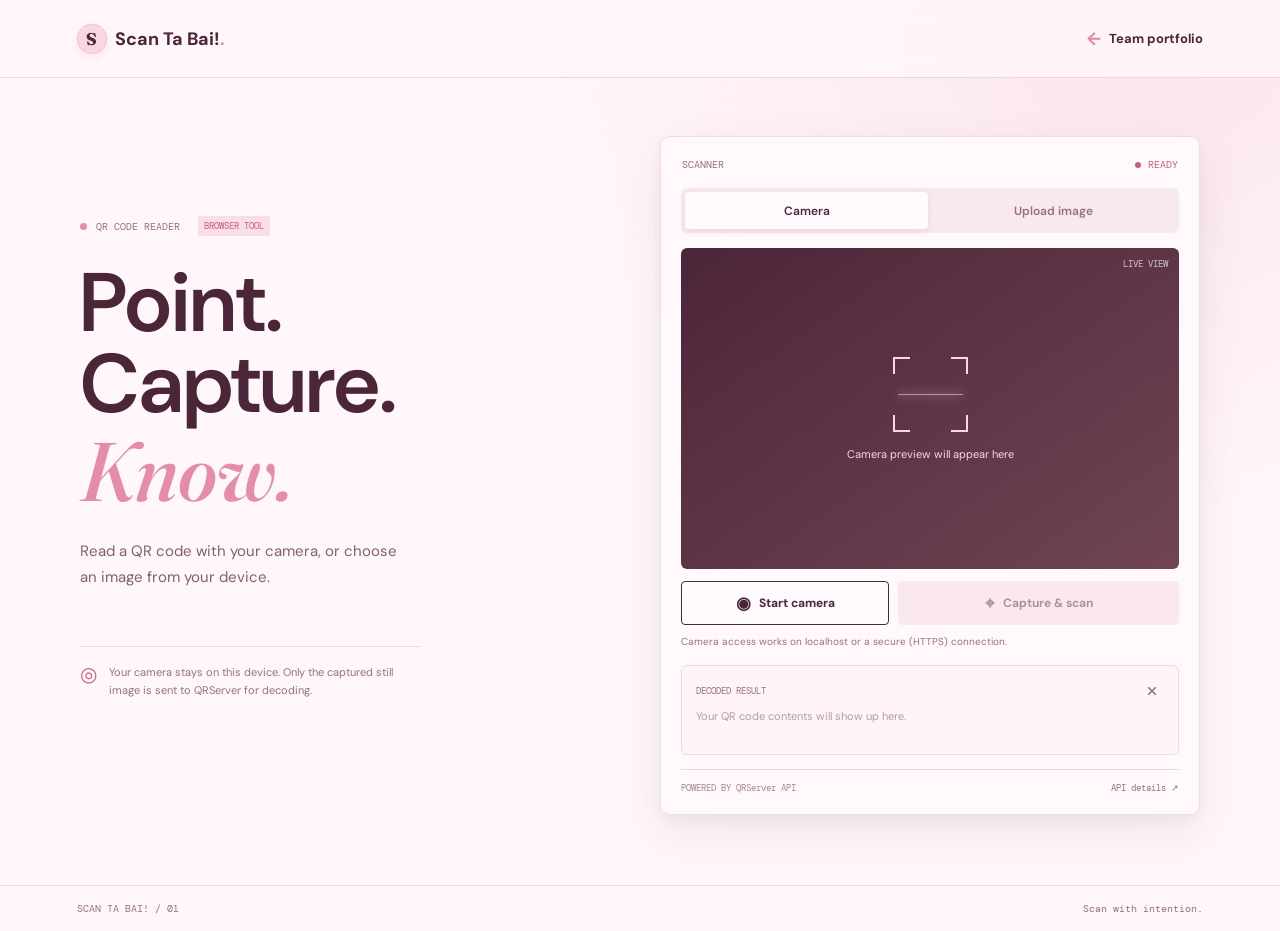
==== commit 5d9a3935: "update theme color to #fff7fa in HTML files and adjust team member description for consistency" ====
--- a/index.html
+++ b/index.html
@@ -3,7 +3,7 @@
   <head>
     <meta charset="utf-8">
     <meta name="viewport" content="width=device-width, initial-scale=1">
-    <meta name="theme-color" content="#f4f0e8">
+    <meta name="theme-color" content="#fff7fa">
     <meta name="description" content="Scan a QR code with your camera or decode one from an image.">
     <title>Scan Ta Bai!</title>
     <link rel="preconnect" href="https://fonts.googleapis.com">
@@ -26,7 +26,7 @@
       </section>
 
       <section class="scanner-tool" aria-label="QR code scanner">
-        <div class="tool-topline"><span>SCANNER</span><span class="tool-status"><i></i> <span id="scanner-status">READY</span></span></div>
+        <div class="tool-topline"><span>SCANNER</span><span class="tool-status"><i></i> READY</span></div>
         <div class="mode-switch" role="tablist" aria-label="Choose scan method">
           <button class="mode-tab is-active" id="camera-tab" type="button" role="tab" aria-selected="true" aria-controls="camera-panel">Camera</button>
           <button class="mode-tab" id="upload-tab" type="button" role="tab" aria-selected="false" aria-controls="upload-panel">Upload image</button>
--- a/css/style.css
+++ b/css/style.css
@@ -1,14 +1,14 @@
 :root {
   color-scheme: light;
-  --paper: #edf6ff;
-  --paper-deep: #dfeeff;
-  --ink: #163a5c;
-  --muted: #5d7fa3;
-  --line: #d7e9ff;
-  --green: #d9ebff;
-  --green-dark: #3f7fc9;
-  --red: #7db0eb;
-  --white: #f8fbff;
+  --paper: #fff7fa;
+  --paper-deep: #fce5ed;
+  --ink: #4b2638;
+  --muted: #986f80;
+  --line: #f0d5df;
+  --green: #f8d7e3;
+  --green-dark: #c85b83;
+  --red: #e58cab;
+  --white: #fffafd;
   --sans: "DM Sans", "Trebuchet MS", sans-serif;
   --serif: "Fraunces", Georgia, serif;
   --mono: "DM Mono", "Courier New", monospace;
@@ -20,42 +20,47 @@
 body { margin: 0; overflow-x: hidden; color: var(--ink); background: var(--paper); font-family: var(--sans); }
 a { color: inherit; }
 button { font: inherit; }
+::selection { color: var(--ink); background: #f4bfd1; }
+a:focus-visible, button:focus-visible, .upload-drop:focus-within { outline: 3px solid var(--green-dark); outline-offset: 4px; }
 .portfolio-page { background: var(--paper); }
-.portfolio-nav, .scanner-nav { min-height: 78px; gap: 12px; padding: 0 clamp(22px, 6vw, 92px); display: flex; align-items: center; justify-content: space-between; border-bottom: 1px solid var(--line); }
+.portfolio-nav, .scanner-nav { position: relative; z-index: 2; min-height: 78px; gap: 12px; padding: 0 clamp(22px, 6vw, 92px); display: flex; align-items: center; justify-content: space-between; border-bottom: 1px solid var(--line); background: rgba(255,250,252,.88); backdrop-filter: blur(12px); }
 .wordmark { display: inline-flex; align-items: center; gap: 8px; color: var(--ink); text-decoration: none; font-size: 18px; font-weight: 700; letter-spacing: 0; }
-.wordmark-mark { width: 27px; height: 27px; display: inline-grid; place-items: center; background: var(--green); border-radius: 50%; font-family: var(--serif); font-size: 17px; }
+.wordmark-mark { width: 30px; height: 30px; display: inline-grid; place-items: center; background: var(--green); border: 1px solid rgba(200,91,131,.18); border-radius: 50%; font-family: var(--serif); font-size: 17px; box-shadow: 0 3px 10px rgba(200,91,131,.12); }
 .wordmark-period { color: var(--red); margin-left: -8px; }
 .nav-note, .section-kicker, .eyebrow, .member-meta span, .tool-topline, .camera-corner-label, .result-heading, .tool-foot, .scanner-footer, .site-footer, .portfolio-end > span { font-family: var(--mono); font-size: 10px; letter-spacing: 0; }
 .nav-note { color: var(--muted); }
-.nav-cta, .back-link { display: inline-flex; gap: 8px; white-space: nowrap; align-items: center; color: var(--ink); text-decoration: none; font-size: 13px; font-weight: 700; }
+.nav-cta, .back-link { display: inline-flex; gap: 8px; white-space: nowrap; align-items: center; color: var(--ink); text-decoration: none; font-size: 13px; font-weight: 700; transition: color .2s ease, transform .2s ease; }
+.nav-cta:hover, .back-link:hover { color: var(--green-dark); transform: translateY(-1px); }
 .nav-cta span, .back-link span { color: var(--red); font-size: 18px; }
-.portfolio-hero { position: relative; display: grid; grid-template-columns: minmax(0, 1fr) minmax(220px, 300px); column-gap: clamp(28px, 5vw, 80px); align-items: end; align-content: start; min-height: 515px; padding: 100px clamp(22px, 12vw, 178px) 56px; background-color: var(--paper); background-image: radial-gradient(#dbeeff 0.75px, transparent 0.75px); background-size: 19px 19px; overflow: hidden; }
-.portfolio-hero::after { content: ""; position: absolute; width: 380px; height: 380px; right: 11%; top: 44px; border: 1px solid rgba(22,58,92,.12); border-radius: 50%; box-shadow: 0 0 0 38px rgba(22,58,92,.025), 0 0 0 78px rgba(22,58,92,.02); pointer-events: none; }
+.portfolio-hero { position: relative; display: grid; grid-template-columns: minmax(0, 1fr) minmax(220px, 300px); column-gap: clamp(28px, 5vw, 80px); align-items: end; align-content: start; min-height: 515px; padding: 100px clamp(22px, 12vw, 178px) 56px; background-color: var(--paper); background-image: radial-gradient(#f4dce5 0.75px, transparent 0.75px), radial-gradient(ellipse at 78% 20%, rgba(248,215,227,.6), transparent 42%); background-size: 19px 19px, auto; overflow: hidden; }
+.portfolio-hero::after { content: ""; position: absolute; width: 380px; height: 380px; right: 11%; top: 44px; border: 1px solid rgba(75,38,56,.12); border-radius: 50%; box-shadow: 0 0 0 38px rgba(75,38,56,.025), 0 0 0 78px rgba(75,38,56,.02); pointer-events: none; }
 .eyebrow { position: relative; z-index: 1; display: flex; flex-wrap: wrap; align-items: center; gap: 6px 9px; color: var(--muted); margin: 0 0 27px; }
 .eyebrow-dot { height: 7px; width: 7px; display: inline-block; border-radius: 50%; background: var(--red); }
 .portfolio-hero > .eyebrow { grid-column: 1 / -1; }
 .portfolio-hero h1, .scanner-intro h1 { position: relative; z-index: 1; max-width: 650px; overflow-wrap: break-word; margin: 0; font-size: clamp(58px, 8vw, 104px); line-height: .91; font-weight: 600; letter-spacing: 0; }
 .portfolio-hero h1 span, .project-grid h2 em, .team-heading h2 em, .scanner-intro h1 em { color: var(--red); font-family: var(--serif); font-weight: 500; }
 .hero-aside { position: relative; z-index: 1; width: 100%; max-width: 300px; padding-bottom: 8px; }
-.hero-aside p { margin: 0 0 20px; color: #4c6888; font-size: 14px; line-height: 1.7; }
-.text-link { font-size: 12px; font-weight: 700; text-decoration: none; border-bottom: 1px solid var(--ink); padding-bottom: 7px; }
+.hero-aside p { margin: 0 0 20px; color: #835e70; font-size: 14px; line-height: 1.7; }
+.text-link { font-size: 12px; font-weight: 700; text-decoration: none; border-bottom: 1px solid var(--ink); padding-bottom: 7px; transition: color .2s ease, border-color .2s ease; }
+.text-link:hover { color: var(--green-dark); border-color: var(--green-dark); }
 .text-link span { padding-left: 8px; color: var(--red); }
 .hero-index { grid-column: 1 / -1; position: relative; margin-top: 56px; z-index: 1; display: flex; align-items: center; gap: 10px; color: var(--muted); font: 10px var(--mono); }
 .hero-index span:first-child { color: var(--red); }
 .hero-index i { width: 75px; height: 1px; background: var(--line); }
 .project-band { padding: 27px clamp(22px, 9vw, 132px) 84px; background: var(--ink); color: var(--paper); }
-.section-kicker { display: flex; justify-content: space-between; gap: 16px; padding-bottom: 17px; border-bottom: 1px solid rgba(244,240,232,.22); color: #bfd8f6; }
+.section-kicker { display: flex; justify-content: space-between; gap: 16px; padding-bottom: 17px; border-bottom: 1px solid rgba(255,247,250,.22); color: #f6dce5; }
 .project-grid { display: grid; grid-template-columns: minmax(0, .9fr) minmax(0, 1fr); gap: clamp(40px, 9vw, 135px); padding-top: 55px; }
 .project-grid h2, .team-heading h2 { margin: 0; font-size: clamp(42px, 5vw, 66px); line-height: .99; font-weight: 500; letter-spacing: 0; }
 .project-grid h2 em { color: var(--green); }
 .project-copy { max-width: 490px; }
-.project-copy p { color: #dfeaf8; font-size: 14px; line-height: 1.7; }
+.project-copy p { color: #f8eaf0; font-size: 14px; line-height: 1.7; }
 .project-copy .project-lede { margin-top: 0; color: var(--paper); font-size: 19px; line-height: 1.45; }
-.api-note { display: grid; grid-template-columns: 36px 1fr 18px; align-items: start; gap: 12px; margin: 28px 0; padding: 16px 0; border-top: 1px solid rgba(244,240,232,.2); border-bottom: 1px solid rgba(244,240,232,.2); color: #dfeaf8; font-size: 11px; line-height: 1.65; }
+.api-note { display: grid; grid-template-columns: 36px 1fr 18px; align-items: start; gap: 12px; margin: 28px 0; padding: 16px 0; border-top: 1px solid rgba(255,247,250,.2); border-bottom: 1px solid rgba(255,247,250,.2); color: #f8eaf0; font-size: 11px; line-height: 1.65; }
 .api-note strong { color: var(--paper); font-size: 12px; }
 .api-mark { display: inline-grid; place-items: center; width: 34px; height: 27px; color: var(--ink); background: var(--green); font: 10px var(--mono); }
 .api-note a { color: var(--green); text-decoration: none; font-size: 16px; }
-.button-link { min-height: 47px; display: inline-flex; align-items: center; gap: 24px; padding: 0 18px; background: var(--green); color: var(--ink); text-decoration: none; font-size: 12px; font-weight: 700; }
+.button-link { min-height: 47px; display: inline-flex; align-items: center; gap: 24px; padding: 0 18px; background: var(--green); color: var(--ink); text-decoration: none; font-size: 12px; font-weight: 700; border-radius: 4px; box-shadow: 0 5px 14px rgba(200,91,131,.13); transition: transform .2s ease, box-shadow .2s ease, background .2s ease; }
+.button-link:hover { transform: translateY(-2px); background: #f4c5d6; box-shadow: 0 8px 20px rgba(200,91,131,.2); }
 .button-link span { font-size: 17px; }
 
 /* Bottom padding reduced from 74px to 40px (the paragraph below the grid was removed) */
@@ -66,43 +71,48 @@
 .team-heading h2 em { color: var(--red); }
 .team-heading > p { margin: 0 0 5px; color: var(--muted); font: 10px/1.8 var(--mono); text-align: right; }
 .team-grid { display: grid; grid-template-columns: repeat(3, minmax(0, 1fr)); gap: 24px; }
-.team-member { min-width: 0; }
-.portrait-wrap { position: relative; overflow: hidden; aspect-ratio: 4 / 4.35; background: var(--paper-deep); }
+.team-member { min-width: 0; padding: 12px 12px 16px; background: rgba(255,250,252,.82); border: 1px solid var(--line); border-radius: 8px; box-shadow: 0 6px 20px rgba(75,38,56,.035); transition: transform .25s ease, box-shadow .25s ease, border-color .25s ease; }
+.team-member:hover { transform: translateY(-4px); border-color: #e7b4c6; box-shadow: 0 12px 28px rgba(148,73,103,.1); }
+.portrait-wrap { position: relative; overflow: hidden; aspect-ratio: 4 / 4.35; background: var(--paper-deep); border-radius: 5px; box-shadow: 0 0 0 rgba(226,100,147,0); transition: box-shadow .35s ease; }
+.portrait-wrap:hover { box-shadow: 0 0 14px 4px rgba(226,100,147,.7), 0 0 30px 10px rgba(226,100,147,.42); }
+.portrait-wrap::after { position: absolute; inset: 0; border: 2px solid rgba(226,100,147,.65); content: ""; opacity: 0; pointer-events: none; transition: opacity .35s ease; }
+.portrait-wrap:hover::after { opacity: 1; }
 .portrait-wrap img { width: 100%; height: 100%; display: block; object-fit: cover; filter: saturate(.72); transition: transform .45s ease, filter .45s ease; }
 .team-member:hover .portrait-wrap img { transform: scale(1.025); filter: saturate(.95); }
-.portrait-number { position: absolute; top: 12px; left: 12px; display: grid; place-items: center; width: 32px; height: 32px; background: var(--green); border-radius: 50%; font: 10px var(--mono); }
-.member-meta { display: flex; flex-wrap: wrap; justify-content: space-between; gap: 4px 12px; align-items: baseline; padding: 17px 0 7px; border-bottom: 1px solid var(--line); }
+.portrait-number { position: absolute; z-index: 1; top: 12px; left: 12px; display: grid; place-items: center; width: 32px; height: 32px; background: var(--green); border-radius: 50%; font: 10px var(--mono); }
+.member-meta { display: flex; flex-wrap: wrap; justify-content: space-between; gap: 4px 12px; align-items: baseline; padding: 15px 0 8px; border-bottom: 1px solid var(--line); }
 .member-meta h3 { margin: 0; font-size: 18px; font-weight: 600; }
 .member-meta span { color: var(--red); font-size: 9px; white-space: nowrap; }
 .team-member > p { max-width: 290px; margin: 11px 0 0; color: var(--muted); font-size: 12px; line-height: 1.6; }
-.portfolio-end { display: flex; flex-wrap: wrap; gap: 10px 20px; justify-content: space-between; align-items: center; margin-top: 48px; padding: 24px clamp(22px, 9vw, 132px); background: var(--green); }
-.portfolio-end > span { color: #375d8a; }
-.portfolio-end > a { color: var(--ink); text-decoration: none; font-size: 13px; font-weight: 700; }
+.portfolio-end { display: flex; flex-wrap: wrap; gap: 10px 20px; justify-content: space-between; align-items: center; margin-top: 48px; padding: 24px clamp(22px, 9vw, 132px); background: linear-gradient(110deg, #f8d7e3, #fce8ee 70%, #f6d5e1); }
+.portfolio-end > span { color: #75495b; }
+.portfolio-end > a { color: var(--ink); text-decoration: none; font-size: 13px; font-weight: 700; transition: color .2s ease; }
+.portfolio-end > a:hover { color: var(--green-dark); }
 .portfolio-end > a span { margin-left: 12px; }
 .site-footer { min-height: 56px; display: flex; flex-wrap: wrap; gap: 4px 16px; justify-content: space-between; align-items: center; padding: 0 clamp(22px, 9vw, 132px); color: var(--muted); }
 
 /* Scanner application */
-.scanner-page { min-height: 100vh; display: flex; flex-direction: column; background-color: var(--paper); background-image: radial-gradient(#dfeeff 0.65px, transparent 0.65px); background-size: 20px 20px; }
-.scanner-nav { background: rgba(237,246,255,.9); }
+.scanner-page { min-height: 100vh; display: flex; flex-direction: column; background-color: var(--paper); background-image: radial-gradient(#f5dfe7 0.65px, transparent 0.65px), radial-gradient(ellipse at 90% 5%, rgba(248,215,227,.55), transparent 38%); background-size: 20px 20px, auto; }
+.scanner-nav { background: rgba(255,247,250,.9); }
 .scanner-layout { width: min(1120px, calc(100% - 48px)); flex: 1; display: grid; grid-template-columns: minmax(0, .83fr) minmax(0, 1fr); align-items: center; gap: clamp(48px, 9vw, 125px); margin: 0 auto; padding: 58px 0 70px; }
 .scanner-intro { align-self: center; padding-bottom: 36px; }
 .scanner-intro h1 { font-size: clamp(56px, 7vw, 83px); line-height: .98; }
 .scanner-intro h1 em { display: inline-block; margin-top: 5px; }
-.live-label { margin-left: 9px; padding: 4px 6px; color: var(--green-dark); background: rgba(217,235,255,.8); font-size: 9px; }
-.intro-copy { max-width: 325px; margin: 25px 0 0; color: #4e6788; font-size: 15px; line-height: 1.7; }
+.live-label { margin-left: 9px; padding: 4px 6px; color: var(--green-dark); background: rgba(248,215,227,.8); font-size: 9px; }
+.intro-copy { max-width: 325px; margin: 25px 0 0; color: #835f70; font-size: 15px; line-height: 1.7; }
 .privacy-note { max-width: 340px; display: flex; gap: 12px; align-items: flex-start; margin-top: 56px; padding-top: 17px; border-top: 1px solid var(--line); color: var(--muted); font-size: 11px; line-height: 1.6; }
 .privacy-icon { color: var(--green-dark); font-size: 20px; line-height: 1; }
-.scanner-tool { width: 100%; max-width: 540px; justify-self: end; padding: 20px; background: var(--white); border: 1px solid #d6dfe9; box-shadow: 10px 10px 0 rgba(22,58,92,.07); }
+.scanner-tool { width: 100%; max-width: 540px; justify-self: end; padding: 20px; background: rgba(255,250,252,.94); border: 1px solid #f0dce3; border-radius: 10px; box-shadow: 0 18px 48px rgba(122,65,89,.1), 0 5px 12px rgba(75,38,56,.04); }
 .tool-topline { display: flex; flex-wrap: wrap; gap: 4px 12px; justify-content: space-between; padding: 1px 1px 17px; color: var(--muted); }
 .tool-status { display: flex; align-items: center; gap: 7px; color: var(--green-dark); }
 .tool-status i { height: 6px; width: 6px; border-radius: 50%; background: var(--green-dark); }
-.mode-switch { display: grid; grid-template-columns: 1fr 1fr; gap: 4px; padding: 4px; background: var(--paper); }
-.mode-tab { min-height: 37px; border: 0; background: transparent; color: var(--muted); cursor: pointer; font-size: 12px; font-weight: 600; }
-.mode-tab.is-active { background: var(--white); color: var(--ink); box-shadow: 0 1px 4px rgba(22,58,92,.11); }
+.mode-switch { display: grid; grid-template-columns: 1fr 1fr; gap: 4px; padding: 4px; background: #f8e9ef; border-radius: 6px; }
+.mode-tab { min-height: 37px; border: 0; border-radius: 4px; background: transparent; color: var(--muted); cursor: pointer; font-size: 12px; font-weight: 600; transition: color .2s ease, background .2s ease, box-shadow .2s ease; }
+.mode-tab.is-active { background: var(--white); color: var(--ink); box-shadow: 0 2px 7px rgba(75,38,56,.1); }
 .camera-panel, .upload-panel { padding-top: 15px; }
-.camera-view { position: relative; display: grid; place-items: center; width: 100%; aspect-ratio: 1.55; overflow: hidden; background: var(--ink); color: var(--paper); }
+.camera-view { position: relative; display: grid; place-items: center; width: 100%; aspect-ratio: 1.55; overflow: hidden; background: linear-gradient(145deg, #4b2638, #704455); color: var(--paper); border-radius: 6px; }
 .camera-view video { width: 100%; height: 100%; position: absolute; inset: 0; object-fit: cover; }
-.camera-empty { position: relative; z-index: 1; display: flex; flex-direction: column; align-items: center; gap: 15px; color: #bfd2ea; }
+.camera-empty { position: relative; z-index: 1; display: flex; flex-direction: column; align-items: center; gap: 15px; color: #f3dbe5; }
 .camera-empty p { margin: 0; font-size: 11px; }
 .viewfinder { position: relative; width: 75px; height: 75px; }
 .viewfinder span { position: absolute; width: 17px; height: 17px; border-color: var(--green); border-style: solid; }
@@ -110,44 +120,53 @@
 .viewfinder span:nth-child(2) { top: 0; right: 0; border-width: 2px 2px 0 0; }
 .viewfinder span:nth-child(3) { bottom: 0; left: 0; border-width: 0 0 2px 2px; }
 .viewfinder span:nth-child(4) { bottom: 0; right: 0; border-width: 0 2px 2px 0; }
-.viewfinder i { position: absolute; top: 50%; left: 5px; right: 5px; height: 1px; background: rgba(70,148,255,.72); box-shadow: 0 0 8px var(--green); }
+.viewfinder i { position: absolute; top: 50%; left: 5px; right: 5px; height: 1px; background: rgba(241,153,183,.8); box-shadow: 0 0 8px var(--green); }
 .camera-corner-label { position: absolute; right: 11px; top: 10px; z-index: 2; color: rgba(255,255,255,.72); font-size: 9px; }
 .camera-controls { display: grid; grid-template-columns: 1fr 1.35fr; gap: 9px; margin-top: 12px; }
-.button { min-height: 44px; display: inline-flex; justify-content: center; align-items: center; gap: 8px; border: 1px solid var(--ink); cursor: pointer; font-size: 12px; font-weight: 700; transition: background .18s ease, transform .18s ease; }
+.button { min-height: 44px; display: inline-flex; justify-content: center; align-items: center; gap: 8px; border: 1px solid var(--ink); border-radius: 4px; cursor: pointer; font-size: 12px; font-weight: 700; transition: background .18s ease, transform .18s ease, box-shadow .18s ease; }
 .button:hover:not(:disabled) { transform: translateY(-1px); }
 .button-secondary { background: var(--white); color: var(--ink); }
 .button-secondary:hover { background: var(--paper); }
 .button-primary { background: var(--green); color: var(--ink); border-color: var(--green); }
-.button-primary:hover:not(:disabled) { background: #cbe0fa; }
+.button-primary:hover:not(:disabled) { background: #f1c4d5; box-shadow: 0 5px 14px rgba(200,91,131,.18); }
 .button:disabled { cursor: not-allowed; opacity: .48; }
 .button span { font-size: 17px; }
 .camera-hint { min-height: 15px; margin: 9px 0 0; color: var(--muted); font-size: 10px; line-height: 1.5; }
-.upload-drop { min-height: 218px; display: flex; flex-direction: column; justify-content: center; align-items: center; gap: 9px; border: 1px dashed #b6c9e0; background: #f4f8ff; cursor: pointer; text-align: center; }
-.upload-drop:hover { background: #edf5ff; border-color: var(--green-dark); }
+.upload-drop { min-height: 218px; display: flex; flex-direction: column; justify-content: center; align-items: center; gap: 9px; border: 1px dashed #ddb9c7; border-radius: 7px; background: #fff9fb; cursor: pointer; text-align: center; transition: background .2s ease, border-color .2s ease; }
+.upload-drop:hover { background: #fff1f5; border-color: var(--green-dark); }
 .upload-icon { color: var(--red); font-size: 27px; line-height: 1; }
 .upload-drop strong { font-size: 14px; }
 .upload-drop > span:not(.upload-icon):not(.upload-browse) { color: var(--muted); font-size: 11px; }
 .upload-browse { margin-top: 3px; padding: 9px 14px; background: var(--ink); color: var(--paper); font-size: 11px; font-weight: 700; }
 .file-name { overflow: hidden; margin: 8px 0 0; color: var(--muted); font-size: 10px; text-overflow: ellipsis; white-space: nowrap; }
 .sr-only { position: absolute; width: 1px; height: 1px; padding: 0; margin: -1px; overflow: hidden; clip: rect(0, 0, 0, 0); white-space: nowrap; border: 0; }
-.result-area { margin-top: 16px; padding: 13px 14px 12px; background: #eef5ff; border: 1px solid #dfeaf6; }
+.result-area { margin-top: 16px; padding: 13px 14px 12px; background: #fff4f7; border: 1px solid #f0dbe4; border-radius: 6px; }
 .result-heading { display: flex; justify-content: space-between; align-items: center; color: var(--muted); font-size: 9px; }
 .icon-button { width: 24px; height: 24px; padding: 0; border: 0; background: transparent; color: var(--muted); font-size: 20px; line-height: 1; cursor: pointer; }
 .icon-button:hover { color: var(--red); }
 .result-content { min-height: 39px; max-height: 160px; overflow: auto; padding: 3px 0 0; color: var(--ink); font-size: 13px; line-height: 1.55; overflow-wrap: anywhere; white-space: pre-wrap; }
 .result-content a { color: var(--green-dark); font-weight: 600; text-decoration-thickness: 1px; text-underline-offset: 2px; }
-.result-placeholder { color: #98a9bc; font-size: 11px; }
+.result-placeholder { color: #b49aa5; font-size: 11px; }
 .result-actions { display: flex; align-items: center; gap: 10px; padding-top: 8px; }
 .copy-button { padding: 0; border: 0; background: transparent; color: var(--green-dark); cursor: pointer; font-size: 10px; font-weight: 700; }
 .copy-status { color: var(--muted); font-size: 10px; }
-.form-message { margin: 11px 0 0; padding: 9px 11px; border-left: 3px solid var(--red); background: #ebf3ff; color: #365d8f; font-size: 11px; line-height: 1.5; }
-.form-message[data-kind="success"] { border-color: var(--green-dark); background: #edf7fb; color: var(--green-dark); }
-.tool-foot { display: flex; flex-wrap: wrap; justify-content: space-between; gap: 6px 12px; margin-top: 14px; padding-top: 12px; border-top: 1px solid var(--line); color: #7f8fa8; font-size: 9px; }
+.form-message { margin: 11px 0 0; padding: 9px 11px; border-left: 3px solid var(--red); background: #fcecf1; color: #835164; font-size: 11px; line-height: 1.5; }
+.form-message[data-kind="success"] { border-color: var(--green-dark); background: #fff5f8; color: var(--green-dark); }
+.tool-foot { display: flex; flex-wrap: wrap; justify-content: space-between; gap: 6px 12px; margin-top: 14px; padding-top: 12px; border-top: 1px solid var(--line); color: #a28794; font-size: 9px; }
 .tool-foot a { color: var(--muted); text-decoration: none; }
 .tool-foot a:hover { color: var(--red); }
 .scanner-footer { display: flex; flex-wrap: wrap; gap: 4px 16px; justify-content: space-between; padding: 16px clamp(22px, 6vw, 92px); border-top: 1px solid var(--line); color: var(--muted); }
 [hidden] { display: none !important; }
 
+@media (prefers-reduced-motion: no-preference) {
+  .portfolio-hero h1, .hero-aside { animation: rise-in .65s both; }
+  .hero-aside { animation-delay: .12s; }
+}
+
+@keyframes rise-in {
+  from { opacity: 0; transform: translateY(12px); }
+  to { opacity: 1; transform: translateY(0); }
+}
 
 /* Tablet and below: stack the layout before columns get cramped */
 @media (max-width: 1000px) {
@@ -167,8 +186,9 @@
 }
 
 @media (max-width: 760px) {
-  .portfolio-nav, .scanner-nav { min-height: 65px; padding: 10px 21px; }
+  .portfolio-nav, .scanner-nav { min-height: 65px; padding: 10px 18px; }
   .nav-note { display: none; }
+  .portfolio-nav, .scanner-nav { flex-wrap: wrap; }
   .portfolio-hero { min-height: 0; padding: 56px 24px 48px; row-gap: 24px; }
   .portfolio-hero::after { width: 220px; height: 220px; top: 120px; right: -110px; }
   .portfolio-hero h1 { font-size: clamp(44px, 15vw, 88px); line-height: 1; }
@@ -176,7 +196,7 @@
   .hero-aside p { font-size: 13px; }
   .hero-index { margin-top: 8px; }
   .project-band, .team-section { padding-left: 24px; padding-right: 24px; }
-  .section-kicker { font-size: 9px; }
+  .section-kicker { flex-wrap: wrap; align-items: baseline; gap: 8px 14px; font-size: clamp(8px, 2.2vw, 9px); }
   .project-grid { gap: 28px; padding-top: 36px; }
   .project-grid h2 { font-size: clamp(36px, 11vw, 51px); }
   .team-heading { padding-top: 37px; }
@@ -191,25 +211,27 @@
   .scanner-intro h1 { font-size: clamp(42px, 14vw, 61px); }
   .intro-copy { max-width: 320px; margin-top: 14px; font-size: 13px; }
   .privacy-note { display: none; }
-  .scanner-tool { justify-self: center; padding: 14px; box-shadow: 6px 6px 0 rgba(32,37,31,.07); }
+  .scanner-tool { justify-self: center; padding: 14px; box-shadow: 0 12px 32px rgba(122,65,89,.1), 0 4px 10px rgba(75,38,56,.04); }
   .camera-view { aspect-ratio: 1.35; }
   .camera-controls { grid-template-columns: 1fr; }
   .button { min-height: 42px; }
   .scanner-footer { padding: 14px 20px; }
 }
 
-@media (max-width: 360px) {
-  .portfolio-nav, .scanner-nav { padding-left: 14px; padding-right: 14px; }
+@media (max-width: 380px) {
+  .portfolio-nav, .scanner-nav { padding-left: 14px; padding-right: 14px; gap: 8px; }
   .nav-cta, .back-link { font-size: 12px; }
   .wordmark { font-size: 16px; }
+  .wordmark-mark { width: 26px; height: 26px; }
   .portfolio-hero, .project-band, .team-section { padding-left: 16px; padding-right: 16px; }
+  .portfolio-hero { padding-top: 44px; }
+  .project-grid h2 { font-size: clamp(32px, 10vw, 38px); }
+  .team-member { padding: 9px 9px 13px; }
+  .scanner-layout { width: calc(100% - 28px); }
   .scanner-tool { padding: 10px; }
+  .scanner-footer { padding-left: 14px; padding-right: 14px; }
 }
 
 @media (prefers-reduced-motion: reduce) {
-  *, *::before, *::after { scroll-behavior: auto !important; transition-duration: .01ms !important; }
-}
-
-@media (prefers-reduced-motion: reduce) {
-  *, *::before, *::after { scroll-behavior: auto !important; transition-duration: .01ms !important; }
+  *, *::before, *::after { scroll-behavior: auto !important; animation-duration: .01ms !important; animation-iteration-count: 1 !important; transition-duration: .01ms !important; }
 }
